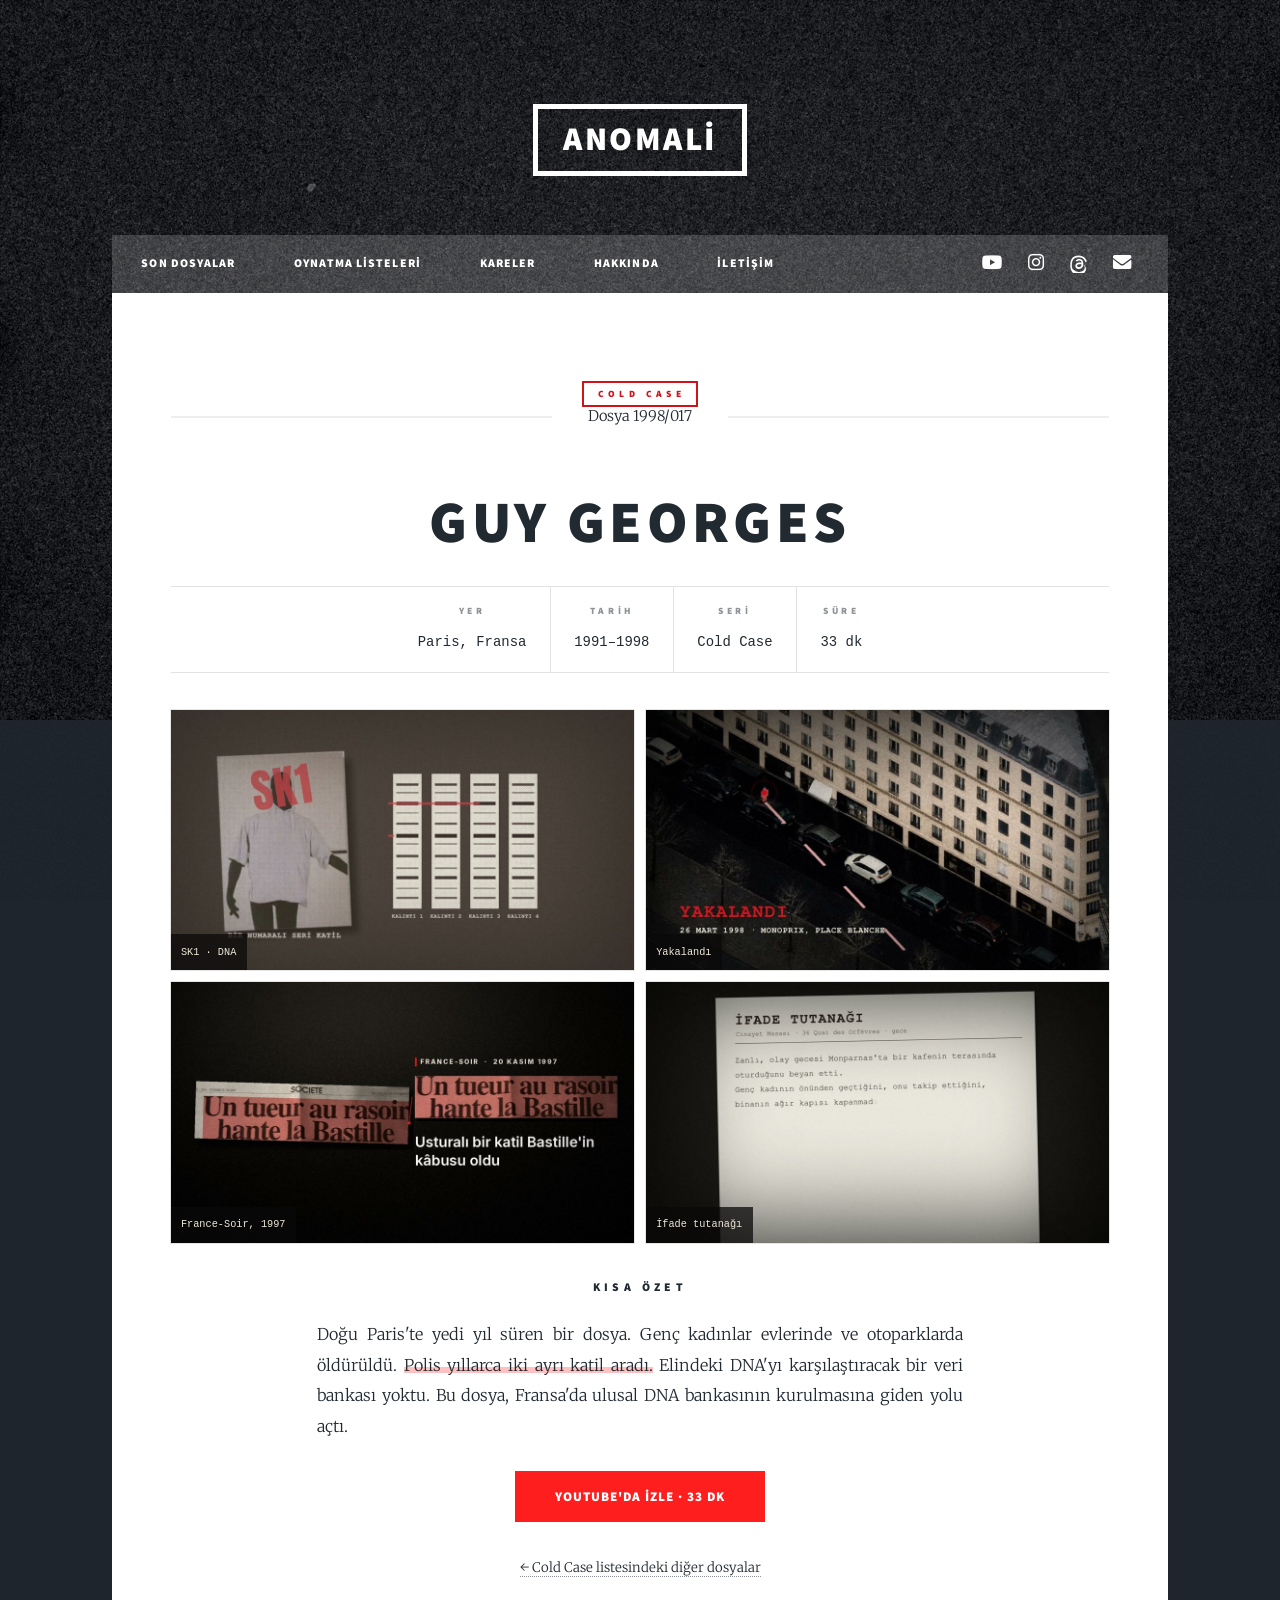
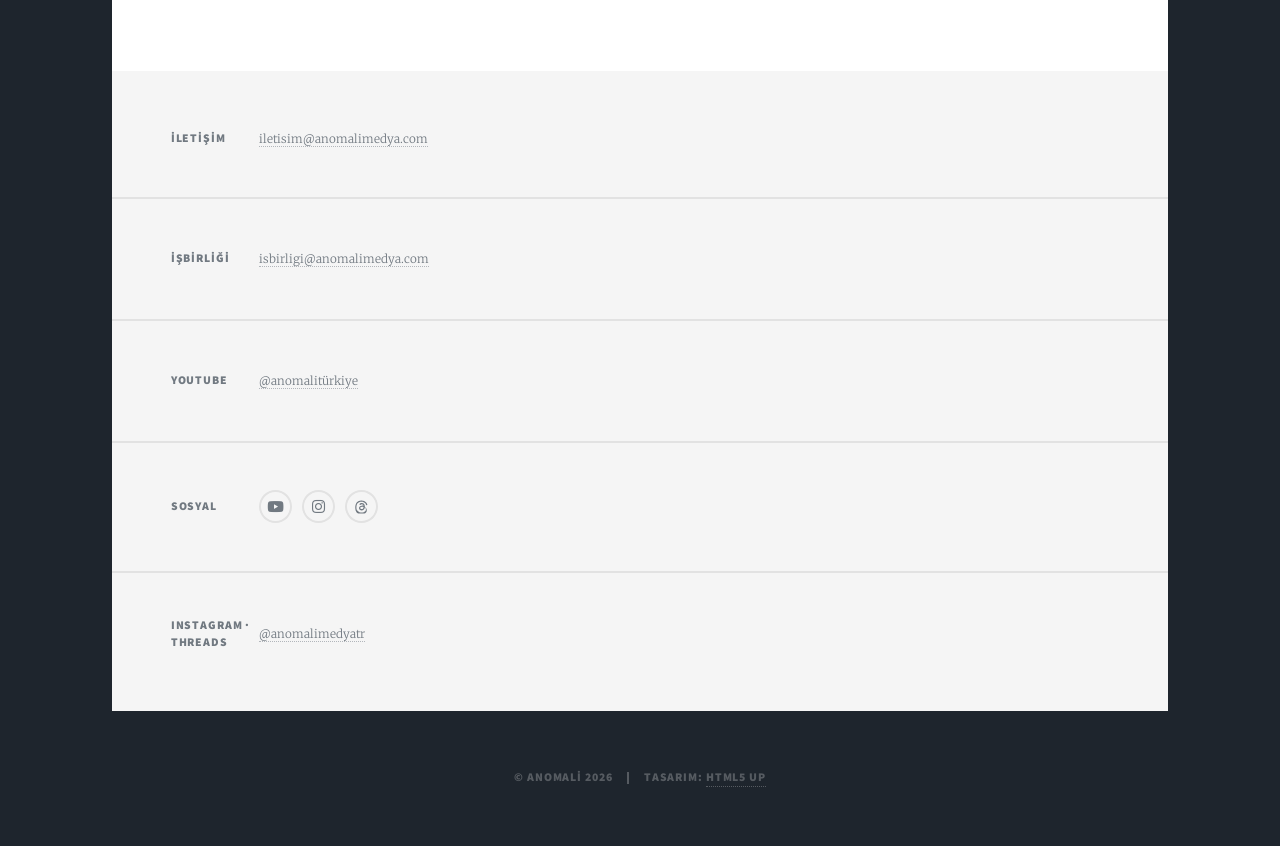
==== dosya.html @ 0d8540d6 "Liste sayfaları ve dosya sayfaları; başlık 'Oynatma listeleri' Co-Authored-By: Claude Opus 5.5 <nore" ====
<!DOCTYPE HTML>
<!--
	ANOMALİ — anomalimedya.com
	Şablon: Massively by HTML5 UP (html5up.net | @ajlkn), CCA 3.0 lisansı
-->
<html lang="tr">
	<head>
		<title>ANOMALİ — Gerçek suç ve gizem belgeselleri</title>
		<meta charset="utf-8" />
		<meta name="viewport" content="width=device-width, initial-scale=1" />
		<meta name="description" content="ANOMALİ, gerçek suç ve gizem dosyalarını belgelerle anlatan bir belgesel kanalıdır. Cold Case, Derin İşler ve Havadis oynatma listeleri." />
		<link rel="stylesheet" href="assets/css/main.css" />
		<link rel="stylesheet" href="assets/css/anomali.css" />
		<noscript><link rel="stylesheet" href="assets/css/noscript.css" /></noscript>
	</head>
	<body class="is-preload">
		<div id="wrapper">
					<header id="header">
						<a href="index.html" class="logo">ANOMALİ</a>
					</header>
<!-- Nav -->
					<nav id="nav">
						<ul class="links">
							<li><a href="index.html#main">Son dosyalar</a></li>
							<li><a href="index.html#listeler">Oynatma listeleri</a></li>
							<li><a href="index.html#kareler">Kareler</a></li>
							<li><a href="index.html#hakkinda">Hakkında</a></li>
							<li><a href="#footer">İletişim</a></li>
						</ul>
						<ul class="icons">
							<li><a href="https://www.youtube.com/channel/UCyVfsUZTMqNmFXRKBqNx77g" class="icon brands fa-youtube"><span class="label">YouTube</span></a></li>
							<li><a href="https://www.instagram.com/anomalimedyatr" class="icon brands fa-instagram"><span class="label">Instagram</span></a></li>
							<li><a href="https://www.threads.com/@anomalimedyatr" class="icon threads-ikon"><span class="label">Threads</span></a></li>
							<li><a href="mailto:iletisim@anomalimedya.com" class="icon solid fa-envelope"><span class="label">E-posta</span></a></li>
						</ul>
					</nav>

				
					<div id="main">
						<section class="post dosya-sayfa">
							<header class="major">
								<a class="liste-etiket" id="etiket"></a>
								<span class="date" id="tarih"></span>
								<h1 id="baslik"></h1>
							</header>
							<dl class="kunye" id="kunye"></dl>
							<div class="dosya-kareler" id="kareler"></div>
							<h3 class="ara-baslik">Kısa özet</h3>
							<p class="ozet" id="ozet"></p>
							<ul class="actions special izle-kutu"><li><a class="button primary large" id="izle" target="_blank" rel="noopener"></a></li></ul>
							<p class="geri"><a id="geri"></a></p>
						</section>
					</div>
<!-- Footer -->
					<footer id="footer">
						<section class="split contact">
							<section class="alt">
								<h3>İletişim</h3>
								<p><a href="mailto:iletisim@anomalimedya.com">iletisim@anomalimedya.com</a></p>
							</section>
							<section>
								<h3>İşbirliği</h3>
								<p><a href="mailto:isbirligi@anomalimedya.com">isbirligi@anomalimedya.com</a></p>
							</section>
							<section>
								<h3>YouTube</h3>
								<p><a href="https://www.youtube.com/channel/UCyVfsUZTMqNmFXRKBqNx77g">@anomalitürkiye</a></p>
							</section>
							<section>
								<h3>Sosyal</h3>
								<ul class="icons alt">
									<li><a href="https://www.youtube.com/channel/UCyVfsUZTMqNmFXRKBqNx77g" class="icon brands alt fa-youtube"><span class="label">YouTube</span></a></li>
									<li><a href="https://www.instagram.com/anomalimedyatr" class="icon brands alt fa-instagram"><span class="label">Instagram</span></a></li>
									<li><a href="https://www.threads.com/@anomalimedyatr" class="icon alt threads-ikon"><span class="label">Threads</span></a></li>
								</ul>
							</section>
							<section>
								<h3>Instagram · Threads</h3>
								<p><a href="https://www.instagram.com/anomalimedyatr">@anomalimedyatr</a></p>
							</section>
						</section>
					</footer>

				<!-- Copyright -->
					<div id="copyright">
						<ul><li>&copy; ANOMALİ 2026</li><li>Tasarım: <a href="https://html5up.net">HTML5 UP</a></li></ul>
					</div>

			</div>

		<!-- Scripts -->
			<script src="assets/js/jquery.min.js"></script>
			<script src="assets/js/jquery.scrollex.min.js"></script>
			<script src="assets/js/jquery.scrolly.min.js"></script>
			<script src="assets/js/browser.min.js"></script>
			<script src="assets/js/breakpoints.min.js"></script>
			<script src="assets/js/util.js"></script>
			<script src="assets/js/main.js"></script>

	
<script src="assets/js/dosyalar.js"></script>
<script>
const LISTE = {
  cold:    { ad:'Cold Case',   renk:'cold',    yt:'PL6TRIugwN7QX7vmYx9d5QgnBgujGQ5Q1b', acik:'İlginç adli vakaları araştırdığımız dosyalar.' },
  derin:   { ad:'Derin İşler', renk:'derin',   yt:'PL6TRIugwN7QWEcq-kUJKHiwGOpNysEOlc', acik:'Olayların arka planını anlamaya çalıştığımız serimiz.' },
  havadis: { ad:'Havadis',     renk:'havadis', yt:'PL6TRIugwN7QVBLuHmSA-9O_YUpNxHZn48', acik:'Gündemdeki olayların arka planını hızlıca anlattığımız serimiz.' }
};
const q = new URLSearchParams(location.search);
function kisa(t, n){ const c = t.split('. '); let o=''; for (const x of c){ if((o+x).length>n) break; o += x + '. '; } return (o || t.slice(0,n)).trim(); }
</script>

<script>
const d = window.DOSYALAR.find(x => x.id === q.get('id')) || window.DOSYALAR[0], L = LISTE[d.liste];
document.title = 'ANOMALİ — ' + d.ad;
const et = document.getElementById('etiket'); et.textContent = L.ad; et.classList.add(L.renk); et.href = 'liste.html?l=' + d.liste;
document.getElementById('tarih').textContent = 'Dosya ' + d.no;
document.getElementById('baslik').textContent = d.ad;
document.getElementById('kunye').innerHTML = [['Yer', d.yer], ['Tarih', d.tarih], ['Seri', L.ad], ['Süre', d.sure]]
  .map(([a,b]) => `<div><dt>${a}</dt><dd>${b}</dd></div>`).join('');
document.getElementById('kareler').innerHTML = d.kare.slice(0, 4).map(k =>
  `<figure><img src="images/dosya/${k[0]}" alt="" loading="lazy" /><figcaption>${k[1]}</figcaption></figure>`).join('');
document.getElementById('kareler').classList.add('k' + Math.min(d.kare.length, 4));
document.getElementById('ozet').innerHTML = d.kalem ? d.ozet.replace(d.kalem, `<mark>${d.kalem}</mark>`) : d.ozet;
const iz = document.getElementById('izle'); iz.href = 'https://www.youtube.com/watch?v=' + d.v; iz.textContent = "YouTube'da izle · " + d.sure;
const g = document.getElementById('geri'); g.href = 'liste.html?l=' + d.liste; g.textContent = '← ' + L.ad + ' listesindeki diğer dosyalar';
</script>
</body>
</html>
---- assets/css/main.css ----
@import url(fontawesome-all.min.css);
@import url("https://fonts.googleapis.com/css?family=Merriweather:300,700,300italic,700italic|Source+Sans+Pro:900");

/*
	Massively by HTML5 UP
	html5up.net | @ajlkn
	Free for personal and commercial use under the CCA 3.0 license (html5up.net/license)
*/

html, body, div, span, applet, object,
iframe, h1, h2, h3, h4, h5, h6, p, blockquote,
pre, a, abbr, acronym, address, big, cite,
code, del, dfn, em, img, ins, kbd, q, s, samp,
small, strike, strong, sub, sup, tt, var, b,
u, i, center, dl, dt, dd, ol, ul, li, fieldset,
form, label, legend, table, caption, tbody,
tfoot, thead, tr, th, td, article, aside,
canvas, details, embed, figure, figcaption,
footer, header, hgroup, menu, nav, output, ruby,
section, summary, time, mark, audio, video {
	margin: 0;
	padding: 0;
	border: 0;
	font-size: 100%;
	font: inherit;
	vertical-align: baseline;}

article, aside, details, figcaption, figure,
footer, header, hgroup, menu, nav, section {
	display: block;}

body {
	line-height: 1;
}

ol, ul {
	list-style: none;
}

blockquote, q {
	quotes: none;
}

	blockquote:before, blockquote:after, q:before, q:after {
		content: '';
		content: none;
	}

table {
	border-collapse: collapse;
	border-spacing: 0;
}

body {
	-webkit-text-size-adjust: none;
}

mark {
	background-color: transparent;
	color: inherit;
}

input::-moz-focus-inner {
	border: 0;
	padding: 0;
}

input, select, textarea {
	-moz-appearance: none;
	-webkit-appearance: none;
	-ms-appearance: none;
	appearance: none;
}

/* Basic */

	@-ms-viewport {
		width: device-width;
	}

	body {
		-ms-overflow-style: scrollbar;
	}

	@media screen and (max-width: 480px) {

		html, body {
			min-width: 320px;
		}

	}

	html {
		box-sizing: border-box;
	}

	*, *:before, *:after {
		box-sizing: inherit;
	}

	body {
		background-color: #1e252d;
	}

		body.is-preload *, body.is-preload *:before, body.is-preload *:after {
			-moz-animation: none !important;
			-webkit-animation: none !important;
			-ms-animation: none !important;
			animation: none !important;
			-moz-transition: none !important;
			-webkit-transition: none !important;
			-ms-transition: none !important;
			transition: none !important;
		}

/* Type */

	html {
		font-size: 16pt;
	}

		@media screen and (max-width: 1680px) {

			html {
				font-size: 12pt;
			}

		}

		@media screen and (max-width: 1280px) {

			html {
				font-size: 11pt;
			}

		}

		@media screen and (max-width: 360px) {

			html {
				font-size: 10pt;
			}

		}

	body {
		color: #212931;
	}

	body, input, select, textarea {
		font-family: "Merriweather", Georgia, serif;
		font-weight: 300;
		font-size: 1rem;
		line-height: 2.375;
	}

	a {
		-moz-transition: color 0.2s ease-in-out, background-color 0.2s ease-in-out, border-color 0.2s ease-in-out, box-shadow 0.2s ease-in-out;
		-webkit-transition: color 0.2s ease-in-out, background-color 0.2s ease-in-out, border-color 0.2s ease-in-out, box-shadow 0.2s ease-in-out;
		-ms-transition: color 0.2s ease-in-out, background-color 0.2s ease-in-out, border-color 0.2s ease-in-out, box-shadow 0.2s ease-in-out;
		transition: color 0.2s ease-in-out, background-color 0.2s ease-in-out, border-color 0.2s ease-in-out, box-shadow 0.2s ease-in-out;
		border-bottom: dotted 1px;
		text-decoration: none;
	}

		a:hover {
			border-bottom-color: transparent;
		}

	strong, b {
		font-weight: 600;
	}

	em, i {
		font-style: italic;
	}

	p {
		text-align: justify;
		margin: 0 0 2rem 0;
	}

	h1, h2, h3, h4, h5, h6 {
		font-family: "Source Sans Pro", Helvetica, sans-serif;
		font-weight: 900;
		line-height: 1.5;
		letter-spacing: 0.075em;
		text-transform: uppercase;
		margin: 0 0 1rem 0;
	}

		h1 a, h2 a, h3 a, h4 a, h5 a, h6 a {
			border-bottom: 0;
			color: inherit;
			text-decoration: none;
		}

	h1 {
		font-size: 4rem;
		line-height: 1.1;
		margin: 0 0 2rem 0;
	}

	h2 {
		font-size: 1.75rem;
		line-height: 1.3;
		margin: 0 0 1.5rem 0;
	}

	h3 {
		font-size: 1.25rem;
		margin: 0 0 1.5rem 0;
	}

	h4 {
		font-size: 1rem;
	}

	h5 {
		font-size: 0.9rem;
	}

	h6 {
		font-size: 0.8rem;
	}

	sub {
		font-size: 0.8rem;
		position: relative;
		top: 0.5rem;
	}

	sup {
		font-size: 0.8rem;
		position: relative;
		top: -0.5rem;
	}

	blockquote {
		border-left: solid 4px;
		font-style: italic;
		margin: 0 0 2rem 0;
		padding: 0.5rem 0 0.5rem 2rem;
	}

	code {
		border: solid 2px;
		font-family: "Courier New", monospace;
		font-size: 0.9rem;
		margin: 0 0.25rem;
		padding: 0.25rem 0.65rem;
	}

	pre {
		-webkit-overflow-scrolling: touch;
		font-family: "Courier New", monospace;
		font-size: 0.9rem;
		margin: 0 0 2rem 0;
	}

		pre code {
			display: block;
			line-height: 1.75;
			padding: 1rem 1.5rem;
			overflow-x: auto;
		}

	hr {
		border: 0;
		border-bottom: solid 2px;
		margin: 3rem 0;
	}

		hr.major {
			margin: 5rem 0;
		}

	.align-left {
		text-align: left;
	}

	.align-center {
		text-align: center;
	}

	.align-right {
		text-align: right;
	}

	input, select, textarea {
		color: #212931;
	}

	a {
		color: #212931;
		border-bottom-color: rgba(33, 41, 49, 0.5);
	}

		a:hover {
			border-bottom-color: transparent;
			color: #FF1E1E !important;
		}

	strong, b {
		color: #212931;
	}

	h1, h2, h3, h4, h5, h6 {
		color: #212931;
	}

	blockquote {
		border-left-color: #eeeeee;
	}

	code {
		background: rgba(220, 220, 220, 0.25);
		border-color: #eeeeee;
	}

	hr {
		border-bottom-color: #eeeeee;
	}

/* Row */

	.row {
		display: flex;
		flex-wrap: wrap;
		box-sizing: border-box;
		align-items: stretch;
	}

		.row > * {
			box-sizing: border-box;
		}

		.row.gtr-uniform > * > :last-child {
			margin-bottom: 0;
		}

		.row.aln-left {
			justify-content: flex-start;
		}

		.row.aln-center {
			justify-content: center;
		}

		.row.aln-right {
			justify-content: flex-end;
		}

		.row.aln-top {
			align-items: flex-start;
		}

		.row.aln-middle {
			align-items: center;
		}

		.row.aln-bottom {
			align-items: flex-end;
		}

		.row > .imp {
			order: -1;
		}

		.row > .col-1 {
			width: 8.33333%;
		}

		.row > .off-1 {
			margin-left: 8.33333%;
		}

		.row > .col-2 {
			width: 16.66667%;
		}

		.row > .off-2 {
			margin-left: 16.66667%;
		}

		.row > .col-3 {
			width: 25%;
		}

		.row > .off-3 {
			margin-left: 25%;
		}

		.row > .col-4 {
			width: 33.33333%;
		}

		.row > .off-4 {
			margin-left: 33.33333%;
		}

		.row > .col-5 {
			width: 41.66667%;
		}

		.row > .off-5 {
			margin-left: 41.66667%;
		}

		.row > .col-6 {
			width: 50%;
		}

		.row > .off-6 {
			margin-left: 50%;
		}

		.row > .col-7 {
			width: 58.33333%;
		}

		.row > .off-7 {
			margin-left: 58.33333%;
		}

		.row > .col-8 {
			width: 66.66667%;
		}

		.row > .off-8 {
			margin-left: 66.66667%;
		}

		.row > .col-9 {
			width: 75%;
		}

		.row > .off-9 {
			margin-left: 75%;
		}

		.row > .col-10 {
			width: 83.33333%;
		}

		.row > .off-10 {
			margin-left: 83.33333%;
		}

		.row > .col-11 {
			width: 91.66667%;
		}

		.row > .off-11 {
			margin-left: 91.66667%;
		}

		.row > .col-12 {
			width: 100%;
		}

		.row > .off-12 {
			margin-left: 100%;
		}

		.row.gtr-0 {
			margin-top: 0;
			margin-left: 0rem;
		}

			.row.gtr-0 > * {
				padding: 0 0 0 0rem;
			}

			.row.gtr-0.gtr-uniform {
				margin-top: 0rem;
			}

				.row.gtr-0.gtr-uniform > * {
					padding-top: 0rem;
				}

		.row.gtr-25 {
			margin-top: 0;
			margin-left: -0.375rem;
		}

			.row.gtr-25 > * {
				padding: 0 0 0 0.375rem;
			}

			.row.gtr-25.gtr-uniform {
				margin-top: -0.375rem;
			}

				.row.gtr-25.gtr-uniform > * {
					padding-top: 0.375rem;
				}

		.row.gtr-50 {
			margin-top: 0;
			margin-left: -0.75rem;
		}

			.row.gtr-50 > * {
				padding: 0 0 0 0.75rem;
			}

			.row.gtr-50.gtr-uniform {
				margin-top: -0.75rem;
			}

				.row.gtr-50.gtr-uniform > * {
					padding-top: 0.75rem;
				}

		.row {
			margin-top: 0;
			margin-left: -1.5rem;
		}

			.row > * {
				padding: 0 0 0 1.5rem;
			}

			.row.gtr-uniform {
				margin-top: -1.5rem;
			}

				.row.gtr-uniform > * {
					padding-top: 1.5rem;
				}

		.row.gtr-150 {
			margin-top: 0;
			margin-left: -2.25rem;
		}

			.row.gtr-150 > * {
				padding: 0 0 0 2.25rem;
			}

			.row.gtr-150.gtr-uniform {
				margin-top: -2.25rem;
			}

				.row.gtr-150.gtr-uniform > * {
					padding-top: 2.25rem;
				}

		.row.gtr-200 {
			margin-top: 0;
			margin-left: -3rem;
		}

			.row.gtr-200 > * {
				padding: 0 0 0 3rem;
			}

			.row.gtr-200.gtr-uniform {
				margin-top: -3rem;
			}

				.row.gtr-200.gtr-uniform > * {
					padding-top: 3rem;
				}

		@media screen and (max-width: 1680px) {

			.row {
				display: flex;
				flex-wrap: wrap;
				box-sizing: border-box;
				align-items: stretch;
			}

				.row > * {
					box-sizing: border-box;
				}

				.row.gtr-uniform > * > :last-child {
					margin-bottom: 0;
				}

				.row.aln-left {
					justify-content: flex-start;
				}

				.row.aln-center {
					justify-content: center;
				}

				.row.aln-right {
					justify-content: flex-end;
				}

				.row.aln-top {
					align-items: flex-start;
				}

				.row.aln-middle {
					align-items: center;
				}

				.row.aln-bottom {
					align-items: flex-end;
				}

				.row > .imp-xlarge {
					order: -1;
				}

				.row > .col-1-xlarge {
					width: 8.33333%;
				}

				.row > .off-1-xlarge {
					margin-left: 8.33333%;
				}

				.row > .col-2-xlarge {
					width: 16.66667%;
				}

				.row > .off-2-xlarge {
					margin-left: 16.66667%;
				}

				.row > .col-3-xlarge {
					width: 25%;
				}

				.row > .off-3-xlarge {
					margin-left: 25%;
				}

				.row > .col-4-xlarge {
					width: 33.33333%;
				}

				.row > .off-4-xlarge {
					margin-left: 33.33333%;
				}

				.row > .col-5-xlarge {
					width: 41.66667%;
				}

				.row > .off-5-xlarge {
					margin-left: 41.66667%;
				}

				.row > .col-6-xlarge {
					width: 50%;
				}

				.row > .off-6-xlarge {
					margin-left: 50%;
				}

				.row > .col-7-xlarge {
					width: 58.33333%;
				}

				.row > .off-7-xlarge {
					margin-left: 58.33333%;
				}

				.row > .col-8-xlarge {
					width: 66.66667%;
				}

				.row > .off-8-xlarge {
					margin-left: 66.66667%;
				}

				.row > .col-9-xlarge {
					width: 75%;
				}

				.row > .off-9-xlarge {
					margin-left: 75%;
				}

				.row > .col-10-xlarge {
					width: 83.33333%;
				}

				.row > .off-10-xlarge {
					margin-left: 83.33333%;
				}

				.row > .col-11-xlarge {
					width: 91.66667%;
				}

				.row > .off-11-xlarge {
					margin-left: 91.66667%;
				}

				.row > .col-12-xlarge {
					width: 100%;
				}

				.row > .off-12-xlarge {
					margin-left: 100%;
				}

				.row.gtr-0 {
					margin-top: 0;
					margin-left: 0rem;
				}

					.row.gtr-0 > * {
						padding: 0 0 0 0rem;
					}

					.row.gtr-0.gtr-uniform {
						margin-top: 0rem;
					}

						.row.gtr-0.gtr-uniform > * {
							padding-top: 0rem;
						}

				.row.gtr-25 {
					margin-top: 0;
					margin-left: -0.375rem;
				}

					.row.gtr-25 > * {
						padding: 0 0 0 0.375rem;
					}

					.row.gtr-25.gtr-uniform {
						margin-top: -0.375rem;
					}

						.row.gtr-25.gtr-uniform > * {
							padding-top: 0.375rem;
						}

				.row.gtr-50 {
					margin-top: 0;
					margin-left: -0.75rem;
				}

					.row.gtr-50 > * {
						padding: 0 0 0 0.75rem;
					}

					.row.gtr-50.gtr-uniform {
						margin-top: -0.75rem;
					}

						.row.gtr-50.gtr-uniform > * {
							padding-top: 0.75rem;
						}

				.row {
					margin-top: 0;
					margin-left: -1.5rem;
				}

					.row > * {
						padding: 0 0 0 1.5rem;
					}

					.row.gtr-uniform {
						margin-top: -1.5rem;
					}

						.row.gtr-uniform > * {
							padding-top: 1.5rem;
						}

				.row.gtr-150 {
					margin-top: 0;
					margin-left: -2.25rem;
				}

					.row.gtr-150 > * {
						padding: 0 0 0 2.25rem;
					}

					.row.gtr-150.gtr-uniform {
						margin-top: -2.25rem;
					}

						.row.gtr-150.gtr-uniform > * {
							padding-top: 2.25rem;
						}

				.row.gtr-200 {
					margin-top: 0;
					margin-left: -3rem;
				}

					.row.gtr-200 > * {
						padding: 0 0 0 3rem;
					}

					.row.gtr-200.gtr-uniform {
						margin-top: -3rem;
					}

						.row.gtr-200.gtr-uniform > * {
							padding-top: 3rem;
						}

		}

		@media screen and (max-width: 1280px) {

			.row {
				display: flex;
				flex-wrap: wrap;
				box-sizing: border-box;
				align-items: stretch;
			}

				.row > * {
					box-sizing: border-box;
				}

				.row.gtr-uniform > * > :last-child {
					margin-bottom: 0;
				}

				.row.aln-left {
					justify-content: flex-start;
				}

				.row.aln-center {
					justify-content: center;
				}

				.row.aln-right {
					justify-content: flex-end;
				}

				.row.aln-top {
					align-items: flex-start;
				}

				.row.aln-middle {
					align-items: center;
				}

				.row.aln-bottom {
					align-items: flex-end;
				}

				.row > .imp-large {
					order: -1;
				}

				.row > .col-1-large {
					width: 8.33333%;
				}

				.row > .off-1-large {
					margin-left: 8.33333%;
				}

				.row > .col-2-large {
					width: 16.66667%;
				}

				.row > .off-2-large {
					margin-left: 16.66667%;
				}

				.row > .col-3-large {
					width: 25%;
				}

				.row > .off-3-large {
					margin-left: 25%;
				}

				.row > .col-4-large {
					width: 33.33333%;
				}

				.row > .off-4-large {
					margin-left: 33.33333%;
				}

				.row > .col-5-large {
					width: 41.66667%;
				}

				.row > .off-5-large {
					margin-left: 41.66667%;
				}

				.row > .col-6-large {
					width: 50%;
				}

				.row > .off-6-large {
					margin-left: 50%;
				}

				.row > .col-7-large {
					width: 58.33333%;
				}

				.row > .off-7-large {
					margin-left: 58.33333%;
				}

				.row > .col-8-large {
					width: 66.66667%;
				}

				.row > .off-8-large {
					margin-left: 66.66667%;
				}

				.row > .col-9-large {
					width: 75%;
				}

				.row > .off-9-large {
					margin-left: 75%;
				}

				.row > .col-10-large {
					width: 83.33333%;
				}

				.row > .off-10-large {
					margin-left: 83.33333%;
				}

				.row > .col-11-large {
					width: 91.66667%;
				}

				.row > .off-11-large {
					margin-left: 91.66667%;
				}

				.row > .col-12-large {
					width: 100%;
				}

				.row > .off-12-large {
					margin-left: 100%;
				}

				.row.gtr-0 {
					margin-top: 0;
					margin-left: 0rem;
				}

					.row.gtr-0 > * {
						padding: 0 0 0 0rem;
					}

					.row.gtr-0.gtr-uniform {
						margin-top: 0rem;
					}

						.row.gtr-0.gtr-uniform > * {
							padding-top: 0rem;
						}

				.row.gtr-25 {
					margin-top: 0;
					margin-left: -0.375rem;
				}

					.row.gtr-25 > * {
						padding: 0 0 0 0.375rem;
					}

					.row.gtr-25.gtr-uniform {
						margin-top: -0.375rem;
					}

						.row.gtr-25.gtr-uniform > * {
							padding-top: 0.375rem;
						}

				.row.gtr-50 {
					margin-top: 0;
					margin-left: -0.75rem;
				}

					.row.gtr-50 > * {
						padding: 0 0 0 0.75rem;
					}

					.row.gtr-50.gtr-uniform {
						margin-top: -0.75rem;
					}

						.row.gtr-50.gtr-uniform > * {
							padding-top: 0.75rem;
						}

				.row {
					margin-top: 0;
					margin-left: -1.5rem;
				}

					.row > * {
						padding: 0 0 0 1.5rem;
					}

					.row.gtr-uniform {
						margin-top: -1.5rem;
					}

						.row.gtr-uniform > * {
							padding-top: 1.5rem;
						}

				.row.gtr-150 {
					margin-top: 0;
					margin-left: -2.25rem;
				}

					.row.gtr-150 > * {
						padding: 0 0 0 2.25rem;
					}

					.row.gtr-150.gtr-uniform {
						margin-top: -2.25rem;
					}

						.row.gtr-150.gtr-uniform > * {
							padding-top: 2.25rem;
						}

				.row.gtr-200 {
					margin-top: 0;
					margin-left: -3rem;
				}

					.row.gtr-200 > * {
						padding: 0 0 0 3rem;
					}

					.row.gtr-200.gtr-uniform {
						margin-top: -3rem;
					}

						.row.gtr-200.gtr-uniform > * {
							padding-top: 3rem;
						}

		}

		@media screen and (max-width: 980px) {

			.row {
				display: flex;
				flex-wrap: wrap;
				box-sizing: border-box;
				align-items: stretch;
			}

				.row > * {
					box-sizing: border-box;
				}

				.row.gtr-uniform > * > :last-child {
					margin-bottom: 0;
				}

				.row.aln-left {
					justify-content: flex-start;
				}

				.row.aln-center {
					justify-content: center;
				}

				.row.aln-right {
					justify-content: flex-end;
				}

				.row.aln-top {
					align-items: flex-start;
				}

				.row.aln-middle {
					align-items: center;
				}

				.row.aln-bottom {
					align-items: flex-end;
				}

				.row > .imp-medium {
					order: -1;
				}

				.row > .col-1-medium {
					width: 8.33333%;
				}

				.row > .off-1-medium {
					margin-left: 8.33333%;
				}

				.row > .col-2-medium {
					width: 16.66667%;
				}

				.row > .off-2-medium {
					margin-left: 16.66667%;
				}

				.row > .col-3-medium {
					width: 25%;
				}

				.row > .off-3-medium {
					margin-left: 25%;
				}

				.row > .col-4-medium {
					width: 33.33333%;
				}

				.row > .off-4-medium {
					margin-left: 33.33333%;
				}

				.row > .col-5-medium {
					width: 41.66667%;
				}

				.row > .off-5-medium {
					margin-left: 41.66667%;
				}

				.row > .col-6-medium {
					width: 50%;
				}

				.row > .off-6-medium {
					margin-left: 50%;
				}

				.row > .col-7-medium {
					width: 58.33333%;
				}

				.row > .off-7-medium {
					margin-left: 58.33333%;
				}

				.row > .col-8-medium {
					width: 66.66667%;
				}

				.row > .off-8-medium {
					margin-left: 66.66667%;
				}

				.row > .col-9-medium {
					width: 75%;
				}

				.row > .off-9-medium {
					margin-left: 75%;
				}

				.row > .col-10-medium {
					width: 83.33333%;
				}

				.row > .off-10-medium {
					margin-left: 83.33333%;
				}

				.row > .col-11-medium {
					width: 91.66667%;
				}

				.row > .off-11-medium {
					margin-left: 91.66667%;
				}

				.row > .col-12-medium {
					width: 100%;
				}

				.row > .off-12-medium {
					margin-left: 100%;
				}

				.row.gtr-0 {
					margin-top: 0;
					margin-left: 0rem;
				}

					.row.gtr-0 > * {
						padding: 0 0 0 0rem;
					}

					.row.gtr-0.gtr-uniform {
						margin-top: 0rem;
					}

						.row.gtr-0.gtr-uniform > * {
							padding-top: 0rem;
						}

				.row.gtr-25 {
					margin-top: 0;
					margin-left: -0.375rem;
				}

					.row.gtr-25 > * {
						padding: 0 0 0 0.375rem;
					}

					.row.gtr-25.gtr-uniform {
						margin-top: -0.375rem;
					}

						.row.gtr-25.gtr-uniform > * {
							padding-top: 0.375rem;
						}

				.row.gtr-50 {
					margin-top: 0;
					margin-left: -0.75rem;
				}

					.row.gtr-50 > * {
						padding: 0 0 0 0.75rem;
					}

					.row.gtr-50.gtr-uniform {
						margin-top: -0.75rem;
					}

						.row.gtr-50.gtr-uniform > * {
							padding-top: 0.75rem;
						}

				.row {
					margin-top: 0;
					margin-left: -1.5rem;
				}

					.row > * {
						padding: 0 0 0 1.5rem;
					}

					.row.gtr-uniform {
						margin-top: -1.5rem;
					}

						.row.gtr-uniform > * {
							padding-top: 1.5rem;
						}

				.row.gtr-150 {
					margin-top: 0;
					margin-left: -2.25rem;
				}

					.row.gtr-150 > * {
						padding: 0 0 0 2.25rem;
					}

					.row.gtr-150.gtr-uniform {
						margin-top: -2.25rem;
					}

						.row.gtr-150.gtr-uniform > * {
							padding-top: 2.25rem;
						}

				.row.gtr-200 {
					margin-top: 0;
					margin-left: -3rem;
				}

					.row.gtr-200 > * {
						padding: 0 0 0 3rem;
					}

					.row.gtr-200.gtr-uniform {
						margin-top: -3rem;
					}

						.row.gtr-200.gtr-uniform > * {
							padding-top: 3rem;
						}

		}

		@media screen and (max-width: 736px) {

			.row {
				display: flex;
				flex-wrap: wrap;
				box-sizing: border-box;
				align-items: stretch;
			}

				.row > * {
					box-sizing: border-box;
				}

				.row.gtr-uniform > * > :last-child {
					margin-bottom: 0;
				}

				.row.aln-left {
					justify-content: flex-start;
				}

				.row.aln-center {
					justify-content: center;
				}

				.row.aln-right {
					justify-content: flex-end;
				}

				.row.aln-top {
					align-items: flex-start;
				}

				.row.aln-middle {
					align-items: center;
				}

				.row.aln-bottom {
					align-items: flex-end;
				}

				.row > .imp-small {
					order: -1;
				}

				.row > .col-1-small {
					width: 8.33333%;
				}

				.row > .off-1-small {
					margin-left: 8.33333%;
				}

				.row > .col-2-small {
					width: 16.66667%;
				}

				.row > .off-2-small {
					margin-left: 16.66667%;
				}

				.row > .col-3-small {
					width: 25%;
				}

				.row > .off-3-small {
					margin-left: 25%;
				}

				.row > .col-4-small {
					width: 33.33333%;
				}

				.row > .off-4-small {
					margin-left: 33.33333%;
				}

				.row > .col-5-small {
					width: 41.66667%;
				}

				.row > .off-5-small {
					margin-left: 41.66667%;
				}

				.row > .col-6-small {
					width: 50%;
				}

				.row > .off-6-small {
					margin-left: 50%;
				}

				.row > .col-7-small {
					width: 58.33333%;
				}

				.row > .off-7-small {
					margin-left: 58.33333%;
				}

				.row > .col-8-small {
					width: 66.66667%;
				}

				.row > .off-8-small {
					margin-left: 66.66667%;
				}

				.row > .col-9-small {
					width: 75%;
				}

				.row > .off-9-small {
					margin-left: 75%;
				}

				.row > .col-10-small {
					width: 83.33333%;
				}

				.row > .off-10-small {
					margin-left: 83.33333%;
				}

				.row > .col-11-small {
					width: 91.66667%;
				}

				.row > .off-11-small {
					margin-left: 91.66667%;
				}

				.row > .col-12-small {
					width: 100%;
				}

				.row > .off-12-small {
					margin-left: 100%;
				}

				.row.gtr-0 {
					margin-top: 0;
					margin-left: 0rem;
				}

					.row.gtr-0 > * {
						padding: 0 0 0 0rem;
					}

					.row.gtr-0.gtr-uniform {
						margin-top: 0rem;
					}

						.row.gtr-0.gtr-uniform > * {
							padding-top: 0rem;
						}

				.row.gtr-25 {
					margin-top: 0;
					margin-left: -0.375rem;
				}

					.row.gtr-25 > * {
						padding: 0 0 0 0.375rem;
					}

					.row.gtr-25.gtr-uniform {
						margin-top: -0.375rem;
					}

						.row.gtr-25.gtr-uniform > * {
							padding-top: 0.375rem;
						}

				.row.gtr-50 {
					margin-top: 0;
					margin-left: -0.75rem;
				}

					.row.gtr-50 > * {
						padding: 0 0 0 0.75rem;
					}

					.row.gtr-50.gtr-uniform {
						margin-top: -0.75rem;
					}

						.row.gtr-50.gtr-uniform > * {
							padding-top: 0.75rem;
						}

				.row {
					margin-top: 0;
					margin-left: -1.5rem;
				}

					.row > * {
						padding: 0 0 0 1.5rem;
					}

					.row.gtr-uniform {
						margin-top: -1.5rem;
					}

						.row.gtr-uniform > * {
							padding-top: 1.5rem;
						}

				.row.gtr-150 {
					margin-top: 0;
					margin-left: -2.25rem;
				}

					.row.gtr-150 > * {
						padding: 0 0 0 2.25rem;
					}

					.row.gtr-150.gtr-uniform {
						margin-top: -2.25rem;
					}

						.row.gtr-150.gtr-uniform > * {
							padding-top: 2.25rem;
						}

				.row.gtr-200 {
					margin-top: 0;
					margin-left: -3rem;
				}

					.row.gtr-200 > * {
						padding: 0 0 0 3rem;
					}

					.row.gtr-200.gtr-uniform {
						margin-top: -3rem;
					}

						.row.gtr-200.gtr-uniform > * {
							padding-top: 3rem;
						}

		}

		@media screen and (max-width: 480px) {

			.row {
				display: flex;
				flex-wrap: wrap;
				box-sizing: border-box;
				align-items: stretch;
			}

				.row > * {
					box-sizing: border-box;
				}

				.row.gtr-uniform > * > :last-child {
					margin-bottom: 0;
				}

				.row.aln-left {
					justify-content: flex-start;
				}

				.row.aln-center {
					justify-content: center;
				}

				.row.aln-right {
					justify-content: flex-end;
				}

				.row.aln-top {
					align-items: flex-start;
				}

				.row.aln-middle {
					align-items: center;
				}

				.row.aln-bottom {
					align-items: flex-end;
				}

				.row > .imp-xsmall {
					order: -1;
				}

				.row > .col-1-xsmall {
					width: 8.33333%;
				}

				.row > .off-1-xsmall {
					margin-left: 8.33333%;
				}

				.row > .col-2-xsmall {
					width: 16.66667%;
				}

				.row > .off-2-xsmall {
					margin-left: 16.66667%;
				}

				.row > .col-3-xsmall {
					width: 25%;
				}

				.row > .off-3-xsmall {
					margin-left: 25%;
				}

				.row > .col-4-xsmall {
					width: 33.33333%;
				}

				.row > .off-4-xsmall {
					margin-left: 33.33333%;
				}

				.row > .col-5-xsmall {
					width: 41.66667%;
				}

				.row > .off-5-xsmall {
					margin-left: 41.66667%;
				}

				.row > .col-6-xsmall {
					width: 50%;
				}

				.row > .off-6-xsmall {
					margin-left: 50%;
				}

				.row > .col-7-xsmall {
					width: 58.33333%;
				}

				.row > .off-7-xsmall {
					margin-left: 58.33333%;
				}

				.row > .col-8-xsmall {
					width: 66.66667%;
				}

				.row > .off-8-xsmall {
					margin-left: 66.66667%;
				}

				.row > .col-9-xsmall {
					width: 75%;
				}

				.row > .off-9-xsmall {
					margin-left: 75%;
				}

				.row > .col-10-xsmall {
					width: 83.33333%;
				}

				.row > .off-10-xsmall {
					margin-left: 83.33333%;
				}

				.row > .col-11-xsmall {
					width: 91.66667%;
				}

				.row > .off-11-xsmall {
					margin-left: 91.66667%;
				}

				.row > .col-12-xsmall {
					width: 100%;
				}

				.row > .off-12-xsmall {
					margin-left: 100%;
				}

				.row.gtr-0 {
					margin-top: 0;
					margin-left: 0rem;
				}

					.row.gtr-0 > * {
						padding: 0 0 0 0rem;
					}

					.row.gtr-0.gtr-uniform {
						margin-top: 0rem;
					}

						.row.gtr-0.gtr-uniform > * {
							padding-top: 0rem;
						}

				.row.gtr-25 {
					margin-top: 0;
					margin-left: -0.375rem;
				}

					.row.gtr-25 > * {
						padding: 0 0 0 0.375rem;
					}

					.row.gtr-25.gtr-uniform {
						margin-top: -0.375rem;
					}

						.row.gtr-25.gtr-uniform > * {
							padding-top: 0.375rem;
						}

				.row.gtr-50 {
					margin-top: 0;
					margin-left: -0.75rem;
				}

					.row.gtr-50 > * {
						padding: 0 0 0 0.75rem;
					}

					.row.gtr-50.gtr-uniform {
						margin-top: -0.75rem;
					}

						.row.gtr-50.gtr-uniform > * {
							padding-top: 0.75rem;
						}

				.row {
					margin-top: 0;
					margin-left: -1.5rem;
				}

					.row > * {
						padding: 0 0 0 1.5rem;
					}

					.row.gtr-uniform {
						margin-top: -1.5rem;
					}

						.row.gtr-uniform > * {
							padding-top: 1.5rem;
						}

				.row.gtr-150 {
					margin-top: 0;
					margin-left: -2.25rem;
				}

					.row.gtr-150 > * {
						padding: 0 0 0 2.25rem;
					}

					.row.gtr-150.gtr-uniform {
						margin-top: -2.25rem;
					}

						.row.gtr-150.gtr-uniform > * {
							padding-top: 2.25rem;
						}

				.row.gtr-200 {
					margin-top: 0;
					margin-left: -3rem;
				}

					.row.gtr-200 > * {
						padding: 0 0 0 3rem;
					}

					.row.gtr-200.gtr-uniform {
						margin-top: -3rem;
					}

						.row.gtr-200.gtr-uniform > * {
							padding-top: 3rem;
						}

		}

		@media screen and (max-width: 360px) {

			.row {
				display: flex;
				flex-wrap: wrap;
				box-sizing: border-box;
				align-items: stretch;
			}

				.row > * {
					box-sizing: border-box;
				}

				.row.gtr-uniform > * > :last-child {
					margin-bottom: 0;
				}

				.row.aln-left {
					justify-content: flex-start;
				}

				.row.aln-center {
					justify-content: center;
				}

				.row.aln-right {
					justify-content: flex-end;
				}

				.row.aln-top {
					align-items: flex-start;
				}

				.row.aln-middle {
					align-items: center;
				}

				.row.aln-bottom {
					align-items: flex-end;
				}

				.row > .imp-xxsmall {
					order: -1;
				}

				.row > .col-1-xxsmall {
					width: 8.33333%;
				}

				.row > .off-1-xxsmall {
					margin-left: 8.33333%;
				}

				.row > .col-2-xxsmall {
					width: 16.66667%;
				}

				.row > .off-2-xxsmall {
					margin-left: 16.66667%;
				}

				.row > .col-3-xxsmall {
					width: 25%;
				}

				.row > .off-3-xxsmall {
					margin-left: 25%;
				}

				.row > .col-4-xxsmall {
					width: 33.33333%;
				}

				.row > .off-4-xxsmall {
					margin-left: 33.33333%;
				}

				.row > .col-5-xxsmall {
					width: 41.66667%;
				}

				.row > .off-5-xxsmall {
					margin-left: 41.66667%;
				}

				.row > .col-6-xxsmall {
					width: 50%;
				}

				.row > .off-6-xxsmall {
					margin-left: 50%;
				}

				.row > .col-7-xxsmall {
					width: 58.33333%;
				}

				.row > .off-7-xxsmall {
					margin-left: 58.33333%;
				}

				.row > .col-8-xxsmall {
					width: 66.66667%;
				}

				.row > .off-8-xxsmall {
					margin-left: 66.66667%;
				}

				.row > .col-9-xxsmall {
					width: 75%;
				}

				.row > .off-9-xxsmall {
					margin-left: 75%;
				}

				.row > .col-10-xxsmall {
					width: 83.33333%;
				}

				.row > .off-10-xxsmall {
					margin-left: 83.33333%;
				}

				.row > .col-11-xxsmall {
					width: 91.66667%;
				}

				.row > .off-11-xxsmall {
					margin-left: 91.66667%;
				}

				.row > .col-12-xxsmall {
					width: 100%;
				}

				.row > .off-12-xxsmall {
					margin-left: 100%;
				}

				.row.gtr-0 {
					margin-top: 0;
					margin-left: 0rem;
				}

					.row.gtr-0 > * {
						padding: 0 0 0 0rem;
					}

					.row.gtr-0.gtr-uniform {
						margin-top: 0rem;
					}

						.row.gtr-0.gtr-uniform > * {
							padding-top: 0rem;
						}

				.row.gtr-25 {
					margin-top: 0;
					margin-left: -0.375rem;
				}

					.row.gtr-25 > * {
						padding: 0 0 0 0.375rem;
					}

					.row.gtr-25.gtr-uniform {
						margin-top: -0.375rem;
					}

						.row.gtr-25.gtr-uniform > * {
							padding-top: 0.375rem;
						}

				.row.gtr-50 {
					margin-top: 0;
					margin-left: -0.75rem;
				}

					.row.gtr-50 > * {
						padding: 0 0 0 0.75rem;
					}

					.row.gtr-50.gtr-uniform {
						margin-top: -0.75rem;
					}

						.row.gtr-50.gtr-uniform > * {
							padding-top: 0.75rem;
						}

				.row {
					margin-top: 0;
					margin-left: -1.5rem;
				}

					.row > * {
						padding: 0 0 0 1.5rem;
					}

					.row.gtr-uniform {
						margin-top: -1.5rem;
					}

						.row.gtr-uniform > * {
							padding-top: 1.5rem;
						}

				.row.gtr-150 {
					margin-top: 0;
					margin-left: -2.25rem;
				}

					.row.gtr-150 > * {
						padding: 0 0 0 2.25rem;
					}

					.row.gtr-150.gtr-uniform {
						margin-top: -2.25rem;
					}

						.row.gtr-150.gtr-uniform > * {
							padding-top: 2.25rem;
						}

				.row.gtr-200 {
					margin-top: 0;
					margin-left: -3rem;
				}

					.row.gtr-200 > * {
						padding: 0 0 0 3rem;
					}

					.row.gtr-200.gtr-uniform {
						margin-top: -3rem;
					}

						.row.gtr-200.gtr-uniform > * {
							padding-top: 3rem;
						}

		}

/* Box */

	.box {
		border: solid 2px;
		margin-bottom: 2rem;
		padding: 1.5rem;
	}

		.box > :last-child,
		.box > :last-child > :last-child,
		.box > :last-child > :last-child > :last-child {
			margin-bottom: 0;
		}

		.box.alt {
			border: 0;
			border-radius: 0;
			padding: 0;
		}

	.box {
		border-color: #eeeeee;
	}

/* Button */

	input[type="submit"],
	input[type="reset"],
	input[type="button"],
	button,
	.button {
		-moz-appearance: none;
		-webkit-appearance: none;
		-ms-appearance: none;
		appearance: none;
		-moz-transition: background-color 0.2s ease-in-out, box-shadow 0.2s ease-in-out, color 0.2s ease-in-out;
		-webkit-transition: background-color 0.2s ease-in-out, box-shadow 0.2s ease-in-out, color 0.2s ease-in-out;
		-ms-transition: background-color 0.2s ease-in-out, box-shadow 0.2s ease-in-out, color 0.2s ease-in-out;
		transition: background-color 0.2s ease-in-out, box-shadow 0.2s ease-in-out, color 0.2s ease-in-out;
		border: 0;
		border-radius: 0;
		cursor: pointer;
		display: inline-block;
		font-family: "Source Sans Pro", Helvetica, sans-serif;
		font-size: 0.8rem;
		font-weight: 900;
		letter-spacing: 0.075em;
		height: 3rem;
		line-height: 3rem;
		padding: 0 2rem;
		text-align: center;
		text-decoration: none;
		text-transform: uppercase;
		white-space: nowrap;
	}

		input[type="submit"].icon:before,
		input[type="reset"].icon:before,
		input[type="button"].icon:before,
		button.icon:before,
		.button.icon:before {
			margin-right: 0.5rem;
		}

		input[type="submit"].icon.solo,
		input[type="reset"].icon.solo,
		input[type="button"].icon.solo,
		button.icon.solo,
		.button.icon.solo {
			position: relative;
			width: 4rem;
			height: 4rem;
			line-height: 4rem;
			border-radius: 4rem;
			text-indent: 4rem;
			overflow: hidden;
			padding: 0;
			white-space: nowrap;
		}

			input[type="submit"].icon.solo:before,
			input[type="reset"].icon.solo:before,
			input[type="button"].icon.solo:before,
			button.icon.solo:before,
			.button.icon.solo:before {
				position: absolute;
				display: block;
				top: 0;
				left: 0;
				width: inherit;
				height: inherit;
				line-height: inherit;
				font-size: 1.25rem;
				margin-right: 0;
				text-align: center;
				text-indent: 0;
			}

		input[type="submit"].fit,
		input[type="reset"].fit,
		input[type="button"].fit,
		button.fit,
		.button.fit {
			width: 100%;
		}

		input[type="submit"].small,
		input[type="reset"].small,
		input[type="button"].small,
		button.small,
		.button.small {
			font-size: 0.7rem;
			height: 2.5rem;
			line-height: 2.5rem;
			padding: 0 1.5rem;
		}

		input[type="submit"].large,
		input[type="reset"].large,
		input[type="button"].large,
		button.large,
		.button.large {
			font-size: 0.9rem;
			height: 3.5rem;
			line-height: 3.5rem;
			padding: 0 2.75rem;
		}

		@media screen and (max-width: 980px) {

			input[type="submit"],
			input[type="reset"],
			input[type="button"],
			button,
			.button {
				font-size: 0.9rem;
				height: 3.25rem;
				line-height: 3.25rem;
			}

				input[type="submit"].large,
				input[type="reset"].large,
				input[type="button"].large,
				button.large,
				.button.large {
					font-size: 1rem;
					height: 3.75rem;
					line-height: 3.75rem;
				}

		}

		input[type="submit"].disabled, input[type="submit"]:disabled,
		input[type="reset"].disabled,
		input[type="reset"]:disabled,
		input[type="button"].disabled,
		input[type="button"]:disabled,
		button.disabled,
		button:disabled,
		.button.disabled,
		.button:disabled {
			pointer-events: none;
			opacity: 0.25;
		}

	input[type="submit"],
	input[type="reset"],
	input[type="button"],
	button,
	.button {
		background-color: transparent;
		box-shadow: inset 0 0 0 2px #212931;
		color: #212931 !important;
	}

		input[type="submit"]:hover,
		input[type="reset"]:hover,
		input[type="button"]:hover,
		button:hover,
		.button:hover {
			box-shadow: inset 0 0 0 2px #FF1E1E;
			color: #FF1E1E !important;
		}

		input[type="submit"].primary,
		input[type="reset"].primary,
		input[type="button"].primary,
		button.primary,
		.button.primary {
			background-color: #212931;
			box-shadow: none;
			color: #ffffff !important;
		}

			input[type="submit"].primary:hover,
			input[type="reset"].primary:hover,
			input[type="button"].primary:hover,
			button.primary:hover,
			.button.primary:hover {
				background-color: #FF1E1E;
			}

/* Form */

	form {
		margin: 0 0 2rem 0;
	}

		form > :last-child {
			margin-bottom: 0;
		}

		form > .fields {
			display: -moz-flex;
			display: -webkit-flex;
			display: -ms-flex;
			display: flex;
			-moz-flex-wrap: wrap;
			-webkit-flex-wrap: wrap;
			-ms-flex-wrap: wrap;
			flex-wrap: wrap;
			width: calc(100% + 3rem);
			margin: -1.5rem 0 2rem -1.5rem;
		}

			form > .fields > .field {
				-moz-flex-grow: 0;
				-webkit-flex-grow: 0;
				-ms-flex-grow: 0;
				flex-grow: 0;
				-moz-flex-shrink: 0;
				-webkit-flex-shrink: 0;
				-ms-flex-shrink: 0;
				flex-shrink: 0;
				padding: 1.5rem 0 0 1.5rem;
				width: calc(100% - 1.5rem);
			}

				form > .fields > .field.half {
					width: calc(50% - 0.75rem);
				}

				form > .fields > .field.third {
					width: calc(100%/3 - 0.5rem);
				}

				form > .fields > .field.quarter {
					width: calc(25% - 0.375rem);
				}

		@media screen and (max-width: 480px) {

			form > .fields {
				width: calc(100% + 3rem);
				margin: -1.5rem 0 2rem -1.5rem;
			}

				form > .fields > .field {
					padding: 1.5rem 0 0 1.5rem;
					width: calc(100% - 1.5rem);
				}

					form > .fields > .field.half {
						width: calc(100% - 1.5rem);
					}

					form > .fields > .field.third {
						width: calc(100% - 1.5rem);
					}

					form > .fields > .field.quarter {
						width: calc(100% - 1.5rem);
					}

		}

	label {
		display: block;
		font-family: "Source Sans Pro", Helvetica, sans-serif;
		font-weight: 900;
		line-height: 1.5;
		letter-spacing: 0.075em;
		font-size: 0.8rem;
		text-transform: uppercase;
		margin: 0 0 0.75rem 0;
	}

		@media screen and (max-width: 980px) {

			label {
				font-size: 0.9rem;
			}

		}

	input[type="text"],
	input[type="password"],
	input[type="email"],
	select,
	textarea {
		-moz-appearance: none;
		-webkit-appearance: none;
		-ms-appearance: none;
		appearance: none;
		background: transparent;
		border-radius: 0;
		border: solid 2px;
		color: inherit;
		display: block;
		outline: 0;
		padding: 0 1rem;
		text-decoration: none;
		width: 100%;
	}

		input[type="text"]:invalid,
		input[type="password"]:invalid,
		input[type="email"]:invalid,
		select:invalid,
		textarea:invalid {
			box-shadow: none;
		}

	select {
		background-size: 1.25rem;
		background-repeat: no-repeat;
		background-position: calc(100% - 1rem) center;
		height: 3rem;
		padding-right: 3rem;
		text-overflow: ellipsis;
	}

		select:focus::-ms-value {
			background-color: transparent;
		}

		select::-ms-expand {
			display: none;
		}

	input[type="text"],
	input[type="password"],
	input[type="email"],
	select {
		height: 3rem;
	}

	textarea {
		padding: 0.75rem 1rem;
	}

	input[type="checkbox"],
	input[type="radio"] {
		-moz-appearance: none;
		-webkit-appearance: none;
		-ms-appearance: none;
		appearance: none;
		display: block;
		float: left;
		margin-right: -2rem;
		opacity: 0;
		width: 1rem;
		z-index: -1;
	}

		input[type="checkbox"] + label,
		input[type="radio"] + label {
			text-decoration: none;
			cursor: pointer;
			display: inline-block;
			font-size: 1rem;
			letter-spacing: 0;
			font-family: "Merriweather", Georgia, serif;
			text-transform: none;
			font-weight: 300;
			padding-left: 2.8rem;
			padding-right: 1rem;
			position: relative;
		}

			input[type="checkbox"] + label:before,
			input[type="radio"] + label:before {
				-moz-osx-font-smoothing: grayscale;
				-webkit-font-smoothing: antialiased;
				display: inline-block;
				font-style: normal;
				font-variant: normal;
				text-rendering: auto;
				line-height: 1;
				text-transform: none !important;
				font-family: 'Font Awesome 5 Free';
				font-weight: 900;
			}

			input[type="checkbox"] + label:before,
			input[type="radio"] + label:before {
				border-radius: 0;
				border: solid 2px;
				content: '';
				display: inline-block;
				font-size: 0.8rem;
				height: 1.8rem;
				left: 0;
				line-height: 1.65rem;
				position: absolute;
				text-align: center;
				top: -0.125rem;
				width: 1.8rem;
			}

		input[type="checkbox"]:checked + label:before,
		input[type="radio"]:checked + label:before {
			content: '\f00c';
		}

	input[type="checkbox"] + label:before {
		border-radius: 0;
	}

	input[type="radio"] + label:before {
		border-radius: 100%;
	}

	::-webkit-input-placeholder {
		opacity: 1.0;
	}

	:-moz-placeholder {
		opacity: 1.0;
	}

	::-moz-placeholder {
		opacity: 1.0;
	}

	:-ms-input-placeholder {
		opacity: 1.0;
	}

	label {
		color: #212931;
	}

	input[type="text"],
	input[type="password"],
	input[type="email"],
	select,
	textarea {
		border-color: #eeeeee;
	}

		input[type="text"]:focus,
		input[type="password"]:focus,
		input[type="email"]:focus,
		select:focus,
		textarea:focus {
			border-color: #FF1E1E;
		}

	select {
		background-image: url("data:image/svg+xml;charset=utf8,%3Csvg xmlns='http://www.w3.org/2000/svg' width='40' height='40' preserveAspectRatio='none' viewBox='0 0 40 40'%3E%3Cpath d='M9.4,12.3l10.4,10.4l10.4-10.4c0.2-0.2,0.5-0.4,0.9-0.4c0.3,0,0.6,0.1,0.9,0.4l3.3,3.3c0.2,0.2,0.4,0.5,0.4,0.9 c0,0.4-0.1,0.6-0.4,0.9L20.7,31.9c-0.2,0.2-0.5,0.4-0.9,0.4c-0.3,0-0.6-0.1-0.9-0.4L4.3,17.3c-0.2-0.2-0.4-0.5-0.4-0.9 c0-0.4,0.1-0.6,0.4-0.9l3.3-3.3c0.2-0.2,0.5-0.4,0.9-0.4S9.1,12.1,9.4,12.3z' fill='%23eeeeee' /%3E%3C/svg%3E");
	}

		select option {
			background-color: #ffffff;
			color: #212931;
		}

	.select-wrapper:before {
		color: #eeeeee;
	}

	input[type="checkbox"] + label,
	input[type="radio"] + label {
		color: #212931;
	}

		input[type="checkbox"] + label:before,
		input[type="radio"] + label:before {
			border-color: #eeeeee;
		}

	input[type="checkbox"]:checked + label:before,
	input[type="radio"]:checked + label:before {
		background-color: #212931;
		border-color: #212931;
		color: #ffffff;
	}

	input[type="checkbox"]:focus + label:before,
	input[type="radio"]:focus + label:before {
		border-color: #FF1E1E;
	}

	::-webkit-input-placeholder {
		color: #909498 !important;
	}

	:-moz-placeholder {
		color: #909498 !important;
	}

	::-moz-placeholder {
		color: #909498 !important;
	}

	:-ms-input-placeholder {
		color: #909498 !important;
	}

	.formerize-placeholder {
		color: #909498 !important;
	}

/* Icon */

	.icon {
		text-decoration: none;
		border-bottom: none;
		position: relative;
	}

		.icon:before {
			-moz-osx-font-smoothing: grayscale;
			-webkit-font-smoothing: antialiased;
			display: inline-block;
			font-style: normal;
			font-variant: normal;
			text-rendering: auto;
			line-height: 1;
			text-transform: none !important;
			font-family: 'Font Awesome 5 Free';
			font-weight: 400;
		}

		.icon > .label {
			display: none;
		}

		.icon:before {
			line-height: inherit;
		}

		.icon.solid:before {
			font-weight: 900;
		}

		.icon.brands:before {
			font-family: 'Font Awesome 5 Brands';
		}

/* Image */

	.image {
		border: 0;
		display: inline-block;
		position: relative;
	}

		.image img {
			display: block;
		}

		.image.left, .image.right {
			max-width: 40%;
		}

			.image.left img, .image.right img {
				width: 100%;
			}

		.image.left {
			float: left;
			margin: 0 2rem 2rem 0;
			top: 0.75rem;
		}

		.image.right {
			float: right;
			margin: 0 0 2rem 2rem;
			top: 0.75rem;
		}

		.image.fit {
			display: block;
			margin: 2.5rem 0;
			width: 100%;
		}

			.image.fit:first-child {
				margin-top: 0;
			}

			.image.fit img {
				width: 100%;
			}

		.image.main {
			display: block;
			margin: 4rem 0;
			width: 100%;
		}

			.image.main:first-child {
				margin-top: 0;
			}

			.image.main img {
				width: 100%;
			}

		@media screen and (max-width: 736px) {

			.image.fit {
				margin: 2rem 0;
			}

			.image.main {
				margin: 2rem 0;
			}

		}

	a.image {
		overflow: hidden;
	}

		a.image img {
			-moz-transition: -moz-transform 0.2s ease-out;
			-webkit-transition: -webkit-transform 0.2s ease-out;
			-ms-transition: -ms-transform 0.2s ease-out;
			transition: transform 0.2s ease-out;
		}

		a.image:hover img {
			-moz-transform: scale(1.05);
			-webkit-transform: scale(1.05);
			-ms-transform: scale(1.05);
			transform: scale(1.05);
		}

/* Actions */

	ul.actions {
		display: -moz-flex;
		display: -webkit-flex;
		display: -ms-flex;
		display: flex;
		cursor: default;
		list-style: none;
		margin-left: -1rem;
		padding-left: 0;
	}

		ul.actions li {
			padding: 0 0 0 1rem;
			vertical-align: middle;
		}

		ul.actions.special {
			-moz-justify-content: center;
			-webkit-justify-content: center;
			-ms-justify-content: center;
			justify-content: center;
			width: 100%;
			margin-left: 0;
		}

			ul.actions.special li:first-child {
				padding-left: 0;
			}

		ul.actions.stacked {
			-moz-flex-direction: column;
			-webkit-flex-direction: column;
			-ms-flex-direction: column;
			flex-direction: column;
			margin-left: 0;
		}

			ul.actions.stacked li {
				padding: 1.3rem 0 0 0;
			}

				ul.actions.stacked li:first-child {
					padding-top: 0;
				}

		ul.actions.fit {
			width: calc(100% + 1rem);
		}

			ul.actions.fit li {
				-moz-flex-grow: 1;
				-webkit-flex-grow: 1;
				-ms-flex-grow: 1;
				flex-grow: 1;
				-moz-flex-shrink: 1;
				-webkit-flex-shrink: 1;
				-ms-flex-shrink: 1;
				flex-shrink: 1;
				width: 100%;
			}

				ul.actions.fit li > * {
					width: 100%;
				}

			ul.actions.fit.stacked {
				width: 100%;
			}

		@media screen and (max-width: 480px) {

			ul.actions:not(.fixed) {
				-moz-flex-direction: column;
				-webkit-flex-direction: column;
				-ms-flex-direction: column;
				flex-direction: column;
				margin-left: 0;
				width: 100% !important;
			}

				ul.actions:not(.fixed) li {
					-moz-flex-grow: 1;
					-webkit-flex-grow: 1;
					-ms-flex-grow: 1;
					flex-grow: 1;
					-moz-flex-shrink: 1;
					-webkit-flex-shrink: 1;
					-ms-flex-shrink: 1;
					flex-shrink: 1;
					padding: 1rem 0 0 0;
					text-align: center;
					width: 100%;
				}

					ul.actions:not(.fixed) li > * {
						width: 100%;
					}

					ul.actions:not(.fixed) li:first-child {
						padding-top: 0;
					}

					ul.actions:not(.fixed) li input[type="submit"],
					ul.actions:not(.fixed) li input[type="reset"],
					ul.actions:not(.fixed) li input[type="button"],
					ul.actions:not(.fixed) li button,
					ul.actions:not(.fixed) li .button {
						width: 100%;
					}

						ul.actions:not(.fixed) li input[type="submit"].icon:before,
						ul.actions:not(.fixed) li input[type="reset"].icon:before,
						ul.actions:not(.fixed) li input[type="button"].icon:before,
						ul.actions:not(.fixed) li button.icon:before,
						ul.actions:not(.fixed) li .button.icon:before {
							margin-left: -0.5rem;
						}

		}

/* Icons */

	ul.icons {
		cursor: default;
		list-style: none;
		padding-left: 0;
	}

		ul.icons li {
			display: inline-block;
			padding: 0 0.5rem 0 0;
			vertical-align: middle;
		}

			ul.icons li:last-child {
				padding-right: 0;
			}

			ul.icons li .icon:before {
				width: 2.25rem;
				height: 2.25rem;
				line-height: 2.25rem;
				display: inline-block;
				text-align: center;
				border-radius: 100%;
				font-size: 1.25rem;
			}

		ul.icons.alt li .icon:before {
			-moz-transition: color 0.2s ease-in-out, background-color 0.2s ease-in-out, border-color 0.2s ease-in-out, box-shadow 0.2s ease-in-out;
			-webkit-transition: color 0.2s ease-in-out, background-color 0.2s ease-in-out, border-color 0.2s ease-in-out, box-shadow 0.2s ease-in-out;
			-ms-transition: color 0.2s ease-in-out, background-color 0.2s ease-in-out, border-color 0.2s ease-in-out, box-shadow 0.2s ease-in-out;
			transition: color 0.2s ease-in-out, background-color 0.2s ease-in-out, border-color 0.2s ease-in-out, box-shadow 0.2s ease-in-out;
			font-size: 1rem;
		}

/* List */

	ol {
		list-style: decimal;
		margin: 0 0 2rem 0;
		padding-left: 1.25rem;
	}

		ol li {
			padding-left: 0.25rem;
		}

	ul {
		list-style: disc;
		margin: 0 0 2rem 0;
		padding-left: 1rem;
	}

		ul li {
			padding-left: 0.5rem;
		}

		ul.divided {
			list-style: none;
			padding-left: 0;
		}

			ul.divided li {
				border-top: solid 1px;
				padding: 0.5rem 0;
			}

				ul.divided li:first-child {
					border-top: 0;
					padding-top: 0;
				}

	dl {
		margin: 0 0 2rem 0;
	}

		dl dt {
			display: block;
			font-weight: 600;
			margin: 0 0 1rem 0;
		}

		dl dd {
			margin-left: 2rem;
		}

	ul.divided li {
		border-top-color: #eeeeee;
	}

	ul.icons li a.icon:hover:before {
		color: #FF1E1E;
	}

	ul.icons.alt li .icon:before {
		box-shadow: inset 0 0 0 2px #eeeeee;
	}

	ul.icons.alt li a.icon:hover:before {
		box-shadow: inset 0 0 0 2px #FF1E1E;
	}

/* Section/Article */

	section.special, article.special {
		text-align: center;
	}

	header {
		cursor: default;
	}

		header > .date {
			display: block;
			font-size: 0.8rem;
			height: 1;
			margin: 0 0 1rem 0;
			position: relative;
		}

		header > p {
			font-style: italic;
		}

		header > h1 + p {
			font-size: 1.1rem;
			margin-top: -0.5rem;
			line-height: 2;
		}

		header > h2 + p {
			font-size: 1rem;
			margin-top: -0.75rem;
		}

		header > h3 + p {
			font-size: 0.9rem;
			margin-top: -0.75rem;
		}

		header > h4 + p {
			font-size: 0.8rem;
			margin-top: -0.75rem;
		}

		header.major {
			margin: 0 0 4rem 0;
			text-align: center;
		}

			header.major > :last-child {
				margin-bottom: 0;
			}

			header.major > p {
				margin-top: 0;
				text-align: center;
			}

			header.major > .date {
				font-size: 1rem;
				margin: 0 0 4rem 0;
			}

				header.major > .date:before, header.major > .date:after {
					content: '';
					display: block;
					position: absolute;
					top: 50%;
					width: calc(50% - 6rem);
					border-top: solid 2px;
				}

				header.major > .date:before {
					left: 0;
				}

				header.major > .date:after {
					right: 0;
				}

		@media screen and (max-width: 980px) {

			header br {
				display: none;
			}

		}

		@media screen and (max-width: 736px) {

			header.major {
				margin: 0 0 2rem 0;
			}

		}

	header.major .date:before, header.major .date:after {
		border-top-color: #eeeeee;
	}

/* Table */

	.table-wrapper {
		-webkit-overflow-scrolling: touch;
		overflow-x: auto;
	}

	table {
		margin: 0 0 2rem 0;
		width: 100%;
	}

		table tbody tr {
			border: solid 1px;
			border-left: 0;
			border-right: 0;
		}

		table td {
			padding: 0.75rem 0.75rem;
		}

		table th {
			font-family: "Source Sans Pro", Helvetica, sans-serif;
			font-size: 0.8rem;
			font-weight: 900;
			letter-spacing: 0.075em;
			line-height: 1.5;
			padding: 0 0.75rem 0.75rem 0.75rem;
			text-align: left;
			text-transform: uppercase;
		}

			@media screen and (max-width: 980px) {

				table th {
					font-size: 0.9rem;
				}

			}

		table thead {
			border-bottom: solid 2px;
		}

		table tfoot {
			border-top: solid 2px;
		}

		table.alt {
			border-collapse: separate;
		}

			table.alt tbody tr td {
				border: solid 1px;
				border-left-width: 0;
				border-top-width: 0;
			}

				table.alt tbody tr td:first-child {
					border-left-width: 1px;
				}

			table.alt tbody tr:first-child td {
				border-top-width: 1px;
			}

			table.alt thead {
				border-bottom: 0;
			}

			table.alt tfoot {
				border-top: 0;
			}

	table tbody tr {
		border-color: #eeeeee;
	}

		table tbody tr:nth-child(2n + 1) {
			background-color: rgba(220, 220, 220, 0.25);
		}

	table th {
		color: #212931;
	}

	table thead {
		border-bottom-color: #eeeeee;
	}

	table tfoot {
		border-top-color: #eeeeee;
	}

	table.alt tbody tr td {
		border-color: #eeeeee;
	}

/* Pagination */

	.pagination {
		display: -moz-inline-flex;
		display: -webkit-inline-flex;
		display: -ms-inline-flex;
		display: inline-flex;
		-moz-user-select: none;
		-webkit-user-select: none;
		-ms-user-select: none;
		user-select: none;
		cursor: default;
		list-style: none;
		margin: 0 0 2rem 2px;
		padding: 0;
	}

		.pagination a, .pagination span {
			-moz-transition: background-color 0.2s ease-in-out, border-color 0.2s ease-in-out, box-shadow 0.2s ease-in-out, color 0.2s ease-in-out;
			-webkit-transition: background-color 0.2s ease-in-out, border-color 0.2s ease-in-out, box-shadow 0.2s ease-in-out, color 0.2s ease-in-out;
			-ms-transition: background-color 0.2s ease-in-out, border-color 0.2s ease-in-out, box-shadow 0.2s ease-in-out, color 0.2s ease-in-out;
			transition: background-color 0.2s ease-in-out, border-color 0.2s ease-in-out, box-shadow 0.2s ease-in-out, color 0.2s ease-in-out;
			border: solid 2px;
			display: inline-block;
			font-family: "Source Sans Pro", Helvetica, sans-serif;
			font-size: 0.8rem;
			font-weight: 900;
			height: 3rem;
			letter-spacing: 0.075em;
			line-height: calc(3rem - 4px);
			margin-left: -2px;
			min-width: 3rem;
			position: relative;
			text-align: center;
			text-decoration: none;
			text-transform: uppercase;
		}

		.pagination .next, .pagination .previous {
			text-decoration: none;
			padding: 0 1.75rem;
		}

			.pagination .next:before, .pagination .previous:before {
				-moz-osx-font-smoothing: grayscale;
				-webkit-font-smoothing: antialiased;
				display: inline-block;
				font-style: normal;
				font-variant: normal;
				text-rendering: auto;
				line-height: 1;
				text-transform: none !important;
				font-family: 'Font Awesome 5 Free';
				font-weight: 900;
			}

			.pagination .next:before, .pagination .previous:before {
				display: inline-block;
				color: inherit !important;
				line-height: inherit;
			}

		.pagination .previous:before {
			content: '\f104';
			margin-right: 0.9375em;
		}

		.pagination .next:before {
			content: '\f105';
			float: right;
			margin-left: 0.9375em;
		}

		@media screen and (max-width: 980px) {

			.pagination a, .pagination span {
				font-size: 0.9rem;
			}

		}

		@media screen and (max-width: 480px) {

			.pagination .page, .pagination .extra {
				display: none;
			}

		}

	.pagination a, .pagination span {
		border-color: #eeeeee;
	}

	.pagination a {
		color: #212931 !important;
	}

		.pagination a:hover {
			color: #FF1E1E !important;
			border-color: #FF1E1E;
			z-index: 1;
		}

			.pagination a:hover + a,
			.pagination a:hover + span {
				border-left-color: #FF1E1E;
			}

		.pagination a.active {
			background-color: #eeeeee;
		}

	.pagination span {
		color: #eeeeee;
	}

/* Wrapper */

	#wrapper {
		-moz-transition: opacity 0.5s ease;
		-webkit-transition: opacity 0.5s ease;
		-ms-transition: opacity 0.5s ease;
		transition: opacity 0.5s ease;
		position: relative;
		z-index: 1;
		overflow: hidden;
	}

		#wrapper > .bg {
			position: absolute;
			top: 0;
			left: 0;
			width: 100%;
			height: 100%;
			background-color: #212931;
			background-image: url("../../images/overlay.png"), linear-gradient(0deg, rgba(0, 0, 0, 0.1), rgba(0, 0, 0, 0.1)), url("../../images/bg.jpg");
			background-size: auto,								auto,														100% auto;
			background-position: center,								center,														top center;
			background-repeat: repeat,								no-repeat,													no-repeat;
			background-attachment: scroll,								scroll,														scroll;
			z-index: -1;
		}

			#wrapper > .bg.fixed {
				position: fixed;
				width: 100vw;
				height: 100vh;
			}

		#wrapper.fade-in:before {
			pointer-events: none;
			-moz-transition: opacity 1s ease-in-out;
			-webkit-transition: opacity 1s ease-in-out;
			-ms-transition: opacity 1s ease-in-out;
			transition: opacity 1s ease-in-out;
			-moz-transition-delay: 0.75s;
			-webkit-transition-delay: 0.75s;
			-ms-transition-delay: 0.75s;
			transition-delay: 0.75s;
			background: #1e252d;
			content: '';
			display: block;
			height: 100%;
			left: 0;
			opacity: 0;
			position: fixed;
			top: 0;
			width: 100%;
		}

		body.is-preload #wrapper.fade-in:before {
			opacity: 1;
		}

		@media screen and (orientation: portrait) {

			#wrapper > .bg {
				background-size: auto,								auto,														auto 175%;
			}

		}

/* Intro */

	#intro {
		color: #ffffff;
		padding: 8rem 4rem 6rem 4rem ;
		-moz-align-items: center;
		-webkit-align-items: center;
		-ms-align-items: center;
		align-items: center;
		display: -moz-flex;
		display: -webkit-flex;
		display: -ms-flex;
		display: flex;
		-moz-flex-direction: column;
		-webkit-flex-direction: column;
		-ms-flex-direction: column;
		flex-direction: column;
		-moz-justify-content: -moz-flex-end;
		-webkit-justify-content: -webkit-flex-end;
		-ms-justify-content: -ms-flex-end;
		justify-content: flex-end;
		-moz-transition: opacity 1s ease, -moz-transform 1s ease;
		-webkit-transition: opacity 1s ease, -webkit-transform 1s ease;
		-ms-transition: opacity 1s ease, -ms-transform 1s ease;
		transition: opacity 1s ease, transform 1s ease;
		position: relative;
		cursor: default;
		text-align: center;
		z-index: 1;
		min-height: 100vh;
	}

		#intro input, #intro select, #intro textarea {
			color: #ffffff;
		}

		#intro a {
			color: #ffffff;
			border-bottom-color: rgba(255, 255, 255, 0.5);
		}

			#intro a:hover {
				border-bottom-color: transparent;
				color: #FF1E1E !important;
			}

		#intro strong, #intro b {
			color: #ffffff;
		}

		#intro h1, #intro h2, #intro h3, #intro h4, #intro h5, #intro h6 {
			color: #ffffff;
		}

		#intro blockquote {
			border-left-color: #ffffff;
		}

		#intro code {
			background: rgba(255, 255, 255, 0.075);
			border-color: #ffffff;
		}

		#intro hr {
			border-bottom-color: #ffffff;
		}

		#intro input[type="submit"],
		#intro input[type="reset"],
		#intro input[type="button"],
		#intro button,
		#intro .button {
			background-color: transparent;
			box-shadow: inset 0 0 0 2px #ffffff;
			color: #ffffff !important;
		}

			#intro input[type="submit"]:hover,
			#intro input[type="reset"]:hover,
			#intro input[type="button"]:hover,
			#intro button:hover,
			#intro .button:hover {
				box-shadow: inset 0 0 0 2px #FF1E1E;
				color: #FF1E1E !important;
			}

			#intro input[type="submit"].primary,
			#intro input[type="reset"].primary,
			#intro input[type="button"].primary,
			#intro button.primary,
			#intro .button.primary {
				background-color: #ffffff;
				box-shadow: none;
				color: #1e252d !important;
			}

				#intro input[type="submit"].primary:hover,
				#intro input[type="reset"].primary:hover,
				#intro input[type="button"].primary:hover,
				#intro button.primary:hover,
				#intro .button.primary:hover {
					background-color: #FF1E1E;
				}

		#intro h1 {
			font-size: 5rem;
			line-height: 1;
		}

		#intro p {
			font-size: 1.25rem;
			font-style: italic;
			margin-top: -0.25rem;
			text-align: center;
		}

		#intro + #header {
			margin-top: -20rem;
		}

			#intro + #header .logo {
				-moz-transform: translateY(2rem);
				-webkit-transform: translateY(2rem);
				-ms-transform: translateY(2rem);
				transform: translateY(2rem);
				opacity: 0;
				visibility: hidden;
			}

		#intro.hidden {
			pointer-events: none;
			-moz-transform: translateY(2rem);
			-webkit-transform: translateY(2rem);
			-ms-transform: translateY(2rem);
			transform: translateY(2rem);
			-moz-transition: opacity 0.5s ease, -moz-transform 0.5s ease, visibility 0.5s;
			-webkit-transition: opacity 0.5s ease, -webkit-transform 0.5s ease, visibility 0.5s;
			-ms-transition: opacity 0.5s ease, -ms-transform 0.5s ease, visibility 0.5s;
			transition: opacity 0.5s ease, transform 0.5s ease, visibility 0.5s;
			opacity: 0;
			visibility: hidden;
		}

			#intro.hidden + #header .logo {
				-moz-transform: translateY(0);
				-webkit-transform: translateY(0);
				-ms-transform: translateY(0);
				transform: translateY(0);
				opacity: 1;
				visibility: visible;
			}

		body.is-preload #intro {
			-moz-transform: translateY(2rem);
			-webkit-transform: translateY(2rem);
			-ms-transform: translateY(2rem);
			transform: translateY(2rem);
			opacity: 0;
		}

			body.is-preload #intro:not(.hidden) + #header + #nav {
				-moz-transform: translateY(4rem);
				-webkit-transform: translateY(4rem);
				-ms-transform: translateY(4rem);
				transform: translateY(4rem);
				opacity: 0;
			}

		@media screen and (max-width: 980px) {

			#intro {
				padding: 4rem 4rem 2rem 4rem ;
				min-height: 90vh;
			}

				#intro p br {
					display: none;
				}

				#intro + #header {
					margin-top: -14rem;
				}

		}

		@media screen and (max-width: 736px) {

			#intro {
				padding: 3rem 2rem 1rem 2rem ;
				min-height: 80vh;
			}

				#intro h1 {
					font-size: 3.25rem;
					line-height: 1.1;
					margin-bottom: 1rem;
				}

				#intro p {
					font-size: 1rem;
					margin-top: 0rem;
				}

				#intro .actions {
					display: none;
				}

		}

/* Header */

	#header {
		color: #ffffff;
		-moz-align-items: center;
		-webkit-align-items: center;
		-ms-align-items: center;
		align-items: center;
		display: -moz-flex;
		display: -webkit-flex;
		display: -ms-flex;
		display: flex;
		-moz-flex-direction: column;
		-webkit-flex-direction: column;
		-ms-flex-direction: column;
		flex-direction: column;
		-moz-justify-content: -moz-flex-end;
		-webkit-justify-content: -webkit-flex-end;
		-ms-justify-content: -ms-flex-end;
		justify-content: flex-end;
		pointer-events: none;
		-moz-user-select: none;
		-webkit-user-select: none;
		-ms-user-select: none;
		user-select: none;
		height: 20rem;
		padding-bottom: 8rem;
		position: relative;
		text-align: center;
		z-index: 2;
	}

		#header input, #header select, #header textarea {
			color: #ffffff;
		}

		#header a {
			color: #ffffff;
			border-bottom-color: rgba(255, 255, 255, 0.5);
		}

			#header a:hover {
				border-bottom-color: transparent;
				color: #FF1E1E !important;
			}

		#header strong, #header b {
			color: #ffffff;
		}

		#header h1, #header h2, #header h3, #header h4, #header h5, #header h6 {
			color: #ffffff;
		}

		#header blockquote {
			border-left-color: #ffffff;
		}

		#header code {
			background: rgba(255, 255, 255, 0.075);
			border-color: #ffffff;
		}

		#header hr {
			border-bottom-color: #ffffff;
		}

		#header .logo {
			-moz-transition: border-color 0.2s ease-in-out, color 0.2s ease-in-out, opacity 0.5s ease, -moz-transform 0.5s ease, visibility 0.5s;
			-webkit-transition: border-color 0.2s ease-in-out, color 0.2s ease-in-out, opacity 0.5s ease, -webkit-transform 0.5s ease, visibility 0.5s;
			-ms-transition: border-color 0.2s ease-in-out, color 0.2s ease-in-out, opacity 0.5s ease, -ms-transform 0.5s ease, visibility 0.5s;
			transition: border-color 0.2s ease-in-out, color 0.2s ease-in-out, opacity 0.5s ease, transform 0.5s ease, visibility 0.5s;
			pointer-events: auto;
			border-style: solid;
			border-color: #ffffff;
			border-width: 5px !important;
			font-family: "Source Sans Pro", Helvetica, sans-serif;
			font-size: 2.25rem;
			font-weight: 900;
			letter-spacing: 0.075em;
			line-height: 1;
			padding: 1rem 1.75rem;
			text-transform: uppercase;
			visibility: visible;
		}

			#header .logo:hover {
				border-color: #FF1E1E !important;
				color: #FF1E1E !important;
			}

		@media screen and (max-width: 980px) {

			#header {
				height: 14rem;
				padding-bottom: 4rem;
			}

		}

		@media screen and (max-width: 736px) {

			#header {
				padding-bottom: 3rem;
			}

				#header .logo {
					font-size: 1.75rem;
					border-width: 3px !important;
				}

		}

/* Nav */

	#nav {
		color: #ffffff;
		display: -moz-flex;
		display: -webkit-flex;
		display: -ms-flex;
		display: flex;
		-moz-transition: -moz-transform 1s ease, opacity 1s ease;
		-webkit-transition: -webkit-transform 1s ease, opacity 1s ease;
		-ms-transition: -ms-transform 1s ease, opacity 1s ease;
		transition: transform 1s ease, opacity 1s ease;
		background: rgba(255, 255, 255, 0.175);
		height: 4rem;
		line-height: 4rem;
		margin: -4rem auto 0 auto;
		overflow: hidden;
		padding: 0 2rem 0 0;
		position: relative;
		width: calc(100% - 4rem);
		max-width: 72rem;
		z-index: 2;
	}

		#nav ul.divided li {
			border-top-color: #ffffff;
		}

		#nav ul.icons li a.icon:hover:before {
			color: #FF1E1E;
		}

		#nav ul.icons.alt li .icon:before {
			box-shadow: inset 0 0 0 2px #ffffff;
		}

		#nav ul.icons.alt li a.icon:hover:before {
			box-shadow: inset 0 0 0 2px #FF1E1E;
		}

		#nav input, #nav select, #nav textarea {
			color: #ffffff;
		}

		#nav a {
			color: #ffffff;
			border-bottom-color: rgba(255, 255, 255, 0.5);
		}

			#nav a:hover {
				border-bottom-color: transparent;
				color: #FF1E1E !important;
			}

		#nav strong, #nav b {
			color: #ffffff;
		}

		#nav h1, #nav h2, #nav h3, #nav h4, #nav h5, #nav h6 {
			color: #ffffff;
		}

		#nav blockquote {
			border-left-color: #ffffff;
		}

		#nav code {
			background: rgba(255, 255, 255, 0.075);
			border-color: #ffffff;
		}

		#nav hr {
			border-bottom-color: #ffffff;
		}

		#nav ul.links {
			display: -moz-flex;
			display: -webkit-flex;
			display: -ms-flex;
			display: flex;
			-moz-flex-grow: 1;
			-webkit-flex-grow: 1;
			-ms-flex-grow: 1;
			flex-grow: 1;
			-moz-flex-shrink: 1;
			-webkit-flex-shrink: 1;
			-ms-flex-shrink: 1;
			flex-shrink: 1;
			font-family: "Source Sans Pro", Helvetica, sans-serif;
			font-weight: 900;
			letter-spacing: 0.075em;
			list-style: none;
			margin-bottom: 0;
			padding-left: 0;
			text-transform: uppercase;
		}

			#nav ul.links li {
				display: block;
				padding-left: 0;
			}

				#nav ul.links li a {
					-moz-transition: background-color 0.2s ease-in-out, color 0.2s ease-in-out;
					-webkit-transition: background-color 0.2s ease-in-out, color 0.2s ease-in-out;
					-ms-transition: background-color 0.2s ease-in-out, color 0.2s ease-in-out;
					transition: background-color 0.2s ease-in-out, color 0.2s ease-in-out;
					display: block;
					font-size: 0.8rem;
					outline: none;
					padding: 0 2rem;
				}

					#nav ul.links li a:hover {
						color: inherit !important;
						background-color: rgba(255, 255, 255, 0.1);
					}

				#nav ul.links li.active {
					background-color: #ffffff;
				}

					#nav ul.links li.active a {
						color: #1e252d;
					}

						#nav ul.links li.active a:hover {
							color: #FF1E1E !important;
						}

		#nav ul.icons {
			-moz-flex-grow: 0;
			-webkit-flex-grow: 0;
			-ms-flex-grow: 0;
			flex-grow: 0;
			-moz-flex-shrink: 0;
			-webkit-flex-shrink: 0;
			-ms-flex-shrink: 0;
			flex-shrink: 0;
			margin-bottom: 0;
		}

		@media screen and (max-width: 980px) {

			#nav {
				display: none;
			}

		}

/* Main */

	#main {
		background-color: #ffffff;
		position: relative;
		margin: 0 auto;
		width: calc(100% - 4rem);
		max-width: 72rem;
		z-index: 2;
	}

		#main > * {
			padding: 4rem 4rem 2rem 4rem ;
			border-top: solid 2px #eeeeee;
			margin: 0;
		}

			#main > *:first-child {
				border-top: 0;
			}

		#main > footer {
			text-align: center;
		}

		#main > .post {
			padding: 8rem 8rem 6rem 8rem ;
		}

			#main > .post header.major > .date {
				margin-top: -2rem;
			}

			#main > .post header.major > h1, #main > .post header.major h2 {
				font-size: 4rem;
				line-height: 1.1;
				margin: 0 0 2rem 0;
			}

			#main > .post.featured {
				text-align: center;
			}

			@media screen and (max-width: 1280px) {

				#main > .post {
					padding: 6rem 4rem 4rem 4rem ;
				}

			}

			@media screen and (max-width: 736px) {

				#main > .post {
					padding: 4rem 2rem 2rem 2rem ;
				}

					#main > .post header.major > .date {
						margin-top: -1rem;
						margin-bottom: 2rem;
					}

					#main > .post header.major > h1, #main > .post header.major h2 {
						font-size: 2.5rem;
						line-height: 1.2;
						margin: 0 0 1.5rem 0;
					}

			}

		#main > .posts {
			display: -moz-flex;
			display: -webkit-flex;
			display: -ms-flex;
			display: flex;
			-moz-flex-wrap: wrap;
			-webkit-flex-wrap: wrap;
			-ms-flex-wrap: wrap;
			flex-wrap: wrap;
			-moz-align-items: -moz-stretch;
			-webkit-align-items: -webkit-stretch;
			-ms-align-items: -ms-stretch;
			align-items: stretch;
			text-align: center;
			width: 100%;
			padding: 0;
		}

			#main > .posts > * {
				-moz-flex-shrink: 1;
				-webkit-flex-shrink: 1;
				-ms-flex-shrink: 1;
				flex-shrink: 1;
				-moz-flex-grow: 0;
				-webkit-flex-grow: 0;
				-ms-flex-grow: 0;
				flex-grow: 0;
			}

			#main > .posts > * {
				width: 50%;
			}

			#main > .posts > * {
				padding: 4rem;
				width: 50%;
			}

			#main > .posts > article {
				border-color: #eeeeee;
				border-left-width: 2px;
				border-style: solid;
				border-top-width: 2px;
				text-align: center;
			}

				#main > .posts > article > :last-child {
					margin-bottom: 0;
				}

				#main > .posts > article:nth-child(2n - 1) {
					border-left-width: 0;
				}

				#main > .posts > article:nth-child(-n + 2) {
					border-top-width: 0;
				}

			@media screen and (max-width: 980px) {

				#main > .posts > * {
					width: 50%;
				}

				#main > .posts > * {
					padding: 2.5rem;
					width: 50%;
				}

			}

			@media screen and (max-width: 736px) {

				#main > .posts > * {
					width: 100%;
				}

				#main > .posts > * {
					padding: 2rem;
					width: 100%;
				}

				#main > .posts > article:nth-child(2n - 1) {
					border-left-width: 2px;
				}

				#main > .posts > article:nth-child(-n + 2) {
					border-top-width: 2px;
				}

				#main > .posts > article:nth-child(n) {
					border-left-width: 0;
				}

				#main > .posts > article:nth-child(-n + 1) {
					border-top-width: 0;
				}

				#main > .posts > article .image {
					max-width: 25rem;
					margin-left: auto;
					margin-right: auto;
				}

			}

		@media screen and (max-width: 736px) {

			#main > * {
				padding: 2rem 2rem 0.1rem 2rem ;
			}

		}

		@media screen and (max-width: 480px) {

			#main {
				width: 100%;
			}

		}

/* Footer */

	#footer {
		color: #717981;
		display: -moz-flex;
		display: -webkit-flex;
		display: -ms-flex;
		display: flex;
		background-color: #f5f5f5;
		color: #909498;
		cursor: default;
		position: relative;
		margin: 0 auto;
		width: calc(100% - 4rem);
		max-width: 72rem;
		z-index: 2;
	}

		#footer input, #footer select, #footer textarea {
			color: #717981;
		}

		#footer a {
			color: #717981;
			border-bottom-color: rgba(113, 121, 129, 0.5);
		}

			#footer a:hover {
				border-bottom-color: transparent;
				color: #FF1E1E !important;
			}

		#footer strong, #footer b {
			color: #717981;
		}

		#footer h1, #footer h2, #footer h3, #footer h4, #footer h5, #footer h6 {
			color: #717981;
		}

		#footer blockquote {
			border-left-color: #e2e2e2;
		}

		#footer code {
			background: rgba(220, 220, 220, 0.5);
			border-color: #e2e2e2;
		}

		#footer hr {
			border-bottom-color: #e2e2e2;
		}

		#footer .box {
			border-color: #e2e2e2;
		}

		#footer input[type="submit"],
		#footer input[type="reset"],
		#footer input[type="button"],
		#footer button,
		#footer .button {
			background-color: transparent;
			box-shadow: inset 0 0 0 2px #717981;
			color: #717981 !important;
		}

			#footer input[type="submit"]:hover,
			#footer input[type="reset"]:hover,
			#footer input[type="button"]:hover,
			#footer button:hover,
			#footer .button:hover {
				box-shadow: inset 0 0 0 2px #FF1E1E;
				color: #FF1E1E !important;
			}

			#footer input[type="submit"].primary,
			#footer input[type="reset"].primary,
			#footer input[type="button"].primary,
			#footer button.primary,
			#footer .button.primary {
				background-color: #717981;
				box-shadow: none;
				color: #f5f5f5 !important;
			}

				#footer input[type="submit"].primary:hover,
				#footer input[type="reset"].primary:hover,
				#footer input[type="button"].primary:hover,
				#footer button.primary:hover,
				#footer .button.primary:hover {
					background-color: #FF1E1E;
				}

		#footer label {
			color: #717981;
		}

		#footer input[type="text"],
		#footer input[type="password"],
		#footer input[type="email"],
		#footer select,
		#footer textarea {
			border-color: #e2e2e2;
		}

			#footer input[type="text"]:focus,
			#footer input[type="password"]:focus,
			#footer input[type="email"]:focus,
			#footer select:focus,
			#footer textarea:focus {
				border-color: #FF1E1E;
			}

		#footer select {
			background-image: url("data:image/svg+xml;charset=utf8,%3Csvg xmlns='http://www.w3.org/2000/svg' width='40' height='40' preserveAspectRatio='none' viewBox='0 0 40 40'%3E%3Cpath d='M9.4,12.3l10.4,10.4l10.4-10.4c0.2-0.2,0.5-0.4,0.9-0.4c0.3,0,0.6,0.1,0.9,0.4l3.3,3.3c0.2,0.2,0.4,0.5,0.4,0.9 c0,0.4-0.1,0.6-0.4,0.9L20.7,31.9c-0.2,0.2-0.5,0.4-0.9,0.4c-0.3,0-0.6-0.1-0.9-0.4L4.3,17.3c-0.2-0.2-0.4-0.5-0.4-0.9 c0-0.4,0.1-0.6,0.4-0.9l3.3-3.3c0.2-0.2,0.5-0.4,0.9-0.4S9.1,12.1,9.4,12.3z' fill='%23e2e2e2' /%3E%3C/svg%3E");
		}

			#footer select option {
				background-color: #f5f5f5;
				color: #717981;
			}

		#footer .select-wrapper:before {
			color: #e2e2e2;
		}

		#footer input[type="checkbox"] + label,
		#footer input[type="radio"] + label {
			color: #717981;
		}

			#footer input[type="checkbox"] + label:before,
			#footer input[type="radio"] + label:before {
				border-color: #e2e2e2;
			}

		#footer input[type="checkbox"]:checked + label:before,
		#footer input[type="radio"]:checked + label:before {
			background-color: #717981;
			border-color: #717981;
			color: #f5f5f5;
		}

		#footer input[type="checkbox"]:focus + label:before,
		#footer input[type="radio"]:focus + label:before {
			border-color: #FF1E1E;
		}

		#footer ::-webkit-input-placeholder {
			color: #b3b7bb !important;
		}

		#footer :-moz-placeholder {
			color: #b3b7bb !important;
		}

		#footer ::-moz-placeholder {
			color: #b3b7bb !important;
		}

		#footer :-ms-input-placeholder {
			color: #b3b7bb !important;
		}

		#footer .formerize-placeholder {
			color: #b3b7bb !important;
		}

		#footer ul.divided li {
			border-top-color: #e2e2e2;
		}

		#footer ul.icons li a.icon:hover:before {
			color: #FF1E1E;
		}

		#footer ul.icons.alt li .icon:before {
			box-shadow: inset 0 0 0 2px #e2e2e2;
		}

		#footer ul.icons.alt li a.icon:hover:before {
			box-shadow: inset 0 0 0 2px #FF1E1E;
		}

		#footer header.major .date:before, #footer header.major .date:after {
			border-top-color: #e2e2e2;
		}

		#footer table tbody tr {
			border-color: #e2e2e2;
		}

			#footer table tbody tr:nth-child(2n + 1) {
				background-color: rgba(220, 220, 220, 0.5);
			}

		#footer table th {
			color: #717981;
		}

		#footer table thead {
			border-bottom-color: #e2e2e2;
		}

		#footer table tfoot {
			border-top-color: #e2e2e2;
		}

		#footer table.alt tbody tr td {
			border-color: #e2e2e2;
		}

		#footer .pagination a, #footer .pagination span {
			border-color: #e2e2e2;
		}

		#footer .pagination a {
			color: #717981 !important;
		}

			#footer .pagination a:hover {
				color: #FF1E1E !important;
				border-color: #FF1E1E;
				z-index: 1;
			}

				#footer .pagination a:hover + a,
				#footer .pagination a:hover + span {
					border-left-color: #FF1E1E;
				}

			#footer .pagination a.active {
				background-color: #e2e2e2;
			}

		#footer .pagination span {
			color: #e2e2e2;
		}

		#footer > section {
			-moz-flex-basis: 50%;
			-webkit-flex-basis: 50%;
			-ms-flex-basis: 50%;
			flex-basis: 50%;
			-moz-flex-grow: 1;
			-webkit-flex-grow: 1;
			-ms-flex-grow: 1;
			flex-grow: 1;
			-moz-flex-shrink: 1;
			-webkit-flex-shrink: 1;
			-ms-flex-shrink: 1;
			flex-shrink: 1;
			padding: 4rem 4rem 2rem 4rem ;
			border-left: solid 2px #e2e2e2;
		}

			#footer > section:first-child {
				border-left: 0;
			}

			#footer > section.split {
				display: -moz-flex;
				display: -webkit-flex;
				display: -ms-flex;
				display: flex;
				-moz-flex-direction: column;
				-webkit-flex-direction: column;
				-ms-flex-direction: column;
				flex-direction: column;
				padding: 0;
			}

				#footer > section.split > section {
					padding: 3rem 4rem 1rem 4rem ;
					border-top: solid 2px #e2e2e2;
				}

					#footer > section.split > section:first-child {
						padding: 5rem 4rem 1rem 4rem ;
						border-top: 0;
					}

					#footer > section.split > section:last-child {
						padding: 3rem 4rem 3rem 4rem ;
					}

				#footer > section.split.contact > section {
					display: -moz-flex;
					display: -webkit-flex;
					display: -ms-flex;
					display: flex;
					-moz-align-items: center;
					-webkit-align-items: center;
					-ms-align-items: center;
					align-items: center;
					padding: 3.15rem 4rem;
				}

					#footer > section.split.contact > section > * {
						margin-bottom: 0;
					}

					#footer > section.split.contact > section > :first-child {
						-moz-flex-shrink: 0;
						-webkit-flex-shrink: 0;
						-ms-flex-shrink: 0;
						flex-shrink: 0;
						-moz-flex-grow: 0;
						-webkit-flex-grow: 0;
						-ms-flex-grow: 0;
						flex-grow: 0;
						width: 6rem;
					}

					#footer > section.split.contact > section > :last-child {
						-moz-flex-shrink: 1;
						-webkit-flex-shrink: 1;
						-ms-flex-shrink: 1;
						flex-shrink: 1;
						-moz-flex-grow: 1;
						-webkit-flex-grow: 1;
						-ms-flex-grow: 1;
						flex-grow: 1;
					}

					#footer > section.split.contact > section:first-child {
						padding: 4rem 4rem 3rem 4rem;
					}

					#footer > section.split.contact > section:last-child {
						padding: 3rem 4rem 4rem 4rem;
					}

					#footer > section.split.contact > section.alt {
						-moz-align-items: -moz-flex-start;
						-webkit-align-items: -webkit-flex-start;
						-ms-align-items: -ms-flex-start;
						align-items: flex-start;
					}

						#footer > section.split.contact > section.alt > :last-child {
							margin-top: -0.325rem;
						}

		#footer form label,
		#footer h3,
		#footer p {
			font-size: 0.8rem;
		}

		@media screen and (max-width: 980px) {

			#footer {
				display: block;
			}

				#footer > section {
					border-top: solid 2px #e2e2e2;
				}

					#footer > section:first-child {
						border-top: 0;
					}

					#footer > section.split > section {
						padding: 4rem 4rem 2rem 4rem ;
					}

						#footer > section.split > section:first-child {
							padding: 4rem 4rem 2rem 4rem ;
						}

						#footer > section.split > section:last-child {
							padding: 4rem 4rem 2rem 4rem ;
						}

					#footer > section.split.contact > section {
						padding: 4rem;
					}

						#footer > section.split.contact > section:first-child {
							padding: 4rem;
						}

						#footer > section.split.contact > section:last-child {
							padding: 4rem;
						}

				#footer form label,
				#footer h3,
				#footer p {
					font-size: 0.9rem;
				}

		}

		@media screen and (max-width: 736px) {

			#footer > section {
				padding: 2rem 2rem 0.1rem 2rem ;
			}

				#footer > section.split > section {
					padding: 2rem 2rem 0.1rem 2rem ;
				}

					#footer > section.split > section:first-child {
						padding: 2rem 2rem 0.1rem 2rem ;
					}

					#footer > section.split > section:last-child {
						padding: 2rem 2rem 0.1rem 2rem ;
					}

				#footer > section.split.contact > section {
					padding: 2rem;
				}

					#footer > section.split.contact > section:first-child {
						padding: 2rem;
					}

					#footer > section.split.contact > section:last-child {
						padding: 2rem;
					}

		}

		@media screen and (max-width: 480px) {

			#footer {
				width: 100%;
			}

		}

	#copyright {
		color: #ffffff;
		position: relative;
		color: rgba(255, 255, 255, 0.25);
		cursor: default;
		font-family: "Source Sans Pro", Helvetica, sans-serif;
		font-size: 0.8rem;
		font-weight: 900;
		letter-spacing: 0.075em;
		line-height: 1.5;
		text-align: center;
		text-transform: uppercase;
		margin: 4rem auto 8rem auto;
		width: calc(100% - 4rem);
		max-width: 72rem;
		z-index: 2;
	}

		#copyright input, #copyright select, #copyright textarea {
			color: #ffffff;
		}

		#copyright a {
			color: #ffffff;
			border-bottom-color: rgba(255, 255, 255, 0.5);
		}

			#copyright a:hover {
				border-bottom-color: transparent;
				color: #FF1E1E !important;
			}

		#copyright strong, #copyright b {
			color: #ffffff;
		}

		#copyright h1, #copyright h2, #copyright h3, #copyright h4, #copyright h5, #copyright h6 {
			color: #ffffff;
		}

		#copyright blockquote {
			border-left-color: #ffffff;
		}

		#copyright code {
			background: rgba(255, 255, 255, 0.075);
			border-color: #ffffff;
		}

		#copyright hr {
			border-bottom-color: #ffffff;
		}

		#copyright a {
			color: inherit;
			border-bottom-color: inherit;
		}

		#copyright ul {
			list-style: none;
			margin: 0;
			padding-left: 0;
		}

			#copyright ul li {
				border-left: solid 2px;
				display: inline-block;
				line-height: 1;
				margin-left: 1rem;
				padding-left: 1rem;
			}

				#copyright ul li:first-child {
					border-left: 0;
					margin-left: 0;
					padding-left: 0;
				}

		@media screen and (max-width: 1280px) {

			#copyright {
				margin: 4rem auto;
			}

		}

		@media screen and (max-width: 480px) {

			#copyright ul li {
				border-left: 0;
				margin: 1rem 0 0 0;
				padding-left: 0;
				display: block;
			}

				#copyright ul li:first-child {
					margin-top: 0;
				}

		}

/* Nav Panel */

	#navPanelToggle {
		text-decoration: none;
		-moz-transition: color 0.2s ease-in-out, background-color 0.2s ease-in-out, box-shadow 0.2s ease-in-out;
		-webkit-transition: color 0.2s ease-in-out, background-color 0.2s ease-in-out, box-shadow 0.2s ease-in-out;
		-ms-transition: color 0.2s ease-in-out, background-color 0.2s ease-in-out, box-shadow 0.2s ease-in-out;
		transition: color 0.2s ease-in-out, background-color 0.2s ease-in-out, box-shadow 0.2s ease-in-out;
		display: none;
		position: fixed;
		top: 0.75rem;
		right: 0.75rem;
		border: 0;
		color: #ffffff;
		font-family: "Source Sans Pro", Helvetica, sans-serif;
		font-size: 0.9rem;
		font-weight: 900;
		letter-spacing: 0.075em;
		padding: 0.375rem 1.25rem;
		text-transform: uppercase;
		z-index: 10001;
	}

		#navPanelToggle:before {
			-moz-osx-font-smoothing: grayscale;
			-webkit-font-smoothing: antialiased;
			display: inline-block;
			font-style: normal;
			font-variant: normal;
			text-rendering: auto;
			line-height: 1;
			text-transform: none !important;
			font-family: 'Font Awesome 5 Free';
			font-weight: 900;
		}

		#navPanelToggle:before {
			content: '\f0c9';
			margin-right: 0.5rem;
		}

		#navPanelToggle.alt {
			background-color: rgba(255, 255, 255, 0.875);
			box-shadow: 0 0.125rem 0.75rem 0 rgba(30, 37, 45, 0.25);
			color: #212931;
		}

			#navPanelToggle.alt:hover {
				background-color: #ffffff;
			}

		@media screen and (max-width: 980px) {

			#navPanelToggle {
				display: block;
			}

		}

		@media screen and (max-width: 736px) {

			#navPanelToggle {
				font-size: 0.8rem;
				padding: 0.25rem 1rem;
			}

		}

	#navPanel {
		-moz-transform: translateX(20rem);
		-webkit-transform: translateX(20rem);
		-ms-transform: translateX(20rem);
		transform: translateX(20rem);
		-moz-transition: -moz-transform 0.5s ease, box-shadow 0.5s ease, visibility 0.5s;
		-webkit-transition: -webkit-transform 0.5s ease, box-shadow 0.5s ease, visibility 0.5s;
		-ms-transition: -ms-transform 0.5s ease, box-shadow 0.5s ease, visibility 0.5s;
		transition: transform 0.5s ease, box-shadow 0.5s ease, visibility 0.5s;
		display: none;
		-webkit-overflow-scrolling: touch;
		background: #ffffff;
		box-shadow: none;
		color: #212931;
		height: 100%;
		max-width: 80%;
		overflow-y: auto;
		padding: 3rem 2rem;
		position: fixed;
		right: 0;
		top: 0;
		visibility: hidden;
		width: 20rem;
		z-index: 10002;
	}

		#navPanel .links {
			list-style: none;
			padding-left: 0;
		}

			#navPanel .links li {
				border-top: solid 2px #eeeeee;
			}

				#navPanel .links li a {
					border-bottom: 0;
					display: block;
					font-family: "Source Sans Pro", Helvetica, sans-serif;
					font-size: 0.9rem;
					font-size: 0.9rem;
					font-weight: 900;
					letter-spacing: 0.075em;
					padding: 0.75rem 0;
					text-transform: uppercase;
				}

				#navPanel .links li:first-child {
					border-top: 0;
				}

		#navPanel .close {
			text-decoration: none;
			-moz-transition: color 0.2s ease-in-out;
			-webkit-transition: color 0.2s ease-in-out;
			-ms-transition: color 0.2s ease-in-out;
			transition: color 0.2s ease-in-out;
			-webkit-tap-highlight-color: rgba(0, 0, 0, 0);
			border: 0;
			color: #909498;
			cursor: pointer;
			display: block;
			height: 3.25rem;
			line-height: 3.25rem;
			padding-right: 1.25rem;
			position: absolute;
			right: 0;
			text-align: right;
			top: 0;
			vertical-align: middle;
			width: 7rem;
		}

			#navPanel .close:before {
				-moz-osx-font-smoothing: grayscale;
				-webkit-font-smoothing: antialiased;
				display: inline-block;
				font-style: normal;
				font-variant: normal;
				text-rendering: auto;
				line-height: 1;
				text-transform: none !important;
				font-family: 'Font Awesome 5 Free';
				font-weight: 900;
			}

			#navPanel .close:before {
				content: '\f00d';
				font-size: 1.25rem;
			}

			#navPanel .close:hover {
				color: #212931;
			}

			@media screen and (max-width: 736px) {

				#navPanel .close {
					height: 4rem;
					line-height: 4rem;
				}

			}

		@media screen and (max-width: 980px) {

			#navPanel {
				display: block;
			}

		}

		@media screen and (max-width: 736px) {

			#navPanel {
				padding: 2.5rem 1.75rem;
			}

		}

	@media screen and (max-width: 980px) {

		body.is-navPanel-visible #wrapper {
			opacity: 0.5;
		}

		body.is-navPanel-visible #navPanel {
			-moz-transform: translateX(0);
			-webkit-transform: translateX(0);
			-ms-transform: translateX(0);
			transform: translateX(0);
			box-shadow: 0 0 1.5rem 0 rgba(0, 0, 0, 0.2);
			visibility: visible;
		}

	}
---- assets/css/anomali.css ----
/* ANOMALİ — Massively üstüne eklemeler (main.css'e dokunulmaz, yalnız vurgu rengi değişti) */

/* Giriş: logo */
#intro .logo-buyuk {
	width: 17rem;
	max-width: 70vw;
	margin: 0 0 2rem 0;
	filter: drop-shadow(0 0.5rem 1.5rem rgba(0, 0, 0, 0.6));
}
#intro p {
	font-size: 1.1rem;
}
@media screen and (max-width: 736px) {
	#intro .logo-buyuk { width: 13rem; }
	/* telefonda zemin fotoğrafı tüm girişi kaplasın (şablonda üstte kalıyordu) */
	#wrapper > .bg {
		background-size: auto, auto, cover;
		background-position: center, center, center center;
	}
}

/* Girişte üç liste seçeneği */
#intro .liste-secenek {
	margin: 0 0 1.5rem 0;
	flex-wrap: wrap;
	justify-content: center;
}
#intro .liste-secenek .button {
	color: #ffffff;
	letter-spacing: 0.3rem;
	min-width: 11rem;
}
#intro .liste-secenek .button.cold { box-shadow: inset 0 0 0 2px #FF1E1E; }
#intro .liste-secenek .button.derin { box-shadow: inset 0 0 0 2px #8A00FF; }
#intro .liste-secenek .button.havadis { box-shadow: inset 0 0 0 2px #FFD200; }
#intro .liste-secenek .button.cold:hover { background-color: rgba(255, 30, 30, 0.25); }
#intro .liste-secenek .button.derin:hover { background-color: rgba(138, 0, 255, 0.25); }
#intro .liste-secenek .button.havadis:hover { background-color: rgba(255, 210, 0, 0.25); }
@media screen and (max-width: 736px) {
	#intro .liste-secenek { display: flex !important; flex-direction: column; align-items: center; margin-top: 1rem; }
	#intro .liste-secenek li { padding: 0; margin: 0 0 0.6rem 0; width: 100%; max-width: 16rem; }
	#intro .liste-secenek .button { width: 100%; }
}

/* Liste etiketi (Cold Case kırmızı · Derin İşler mor · Havadis sarı) */
.liste-etiket {
	display: inline-block;
	font-family: "Source Sans Pro", Helvetica, sans-serif;
	font-weight: 900;
	font-size: 0.65rem;
	letter-spacing: 0.3rem;
	text-transform: uppercase;
	line-height: 1;
	padding: 0.45rem 0.7rem 0.4rem 0.9rem;
	margin: 0 0 1.2rem 0;
	border: solid 2px;
	border-radius: 0;
}
.liste-etiket.cold { color: #d0121b; border-color: #d0121b; }
.liste-etiket.derin { color: #6f00cc; border-color: #6f00cc; }
.liste-etiket.havadis { color: #b38f00; border-color: #e3b800; }

/* Oynatma listeleri bandı (koyu, Grayscale havası) */
#main > .listeler {
	background: #1e252d url("../../images/overlay.png");
	color: #ffffff;
	padding: 4rem 4rem 3rem 4rem;
	margin: 0 0 0 0;
	border-top: solid 1px rgba(0, 0, 0, 0.15);
	border-bottom: solid 1px rgba(0, 0, 0, 0.15);
	text-align: center;
}
#main > .listeler header.major h2 { color: #ffffff; }
#main > .listeler header.major p { color: rgba(255, 255, 255, 0.65); }
.liste-kartlar {
	display: flex;
	gap: 1.5rem;
	justify-content: center;
	margin: 1rem 0 0 0;
}
.liste-kart {
	flex: 1 1 0;
	max-width: 22rem;
	display: block;
	background: #ffffff;
	color: #212931;
	text-decoration: none;
	border: 0;
	border-top: solid 6px #ffffff;
	box-shadow: 0 1rem 2rem rgba(0, 0, 0, 0.35);
	text-align: left;
	transition: transform 0.2s ease;
}
.liste-kart:hover { transform: translateY(-4px); }
.liste-kart.cold { border-top-color: #FF1E1E; }
.liste-kart.derin { border-top-color: #8A00FF; }
.liste-kart.havadis { border-top-color: #FFD200; }
.liste-foto img {
	display: block;
	width: 100%;
	height: auto;
	filter: saturate(0.85) contrast(1.05);
}
.liste-yazi { padding: 1.3rem 1.5rem 1.4rem 1.5rem; }
.liste-yazi h3 {
	font-family: "Source Sans Pro", Helvetica, sans-serif;
	font-weight: 900;
	letter-spacing: 0.2rem;
	text-transform: uppercase;
	font-size: 1rem;
	margin: 0 0 0.6rem 0;
}
.liste-kart.cold h3 { color: #d0121b; }
.liste-kart.derin h3 { color: #6f00cc; }
.liste-kart.havadis h3 { color: #b38f00; }
.liste-yazi p {
	font-size: 0.85rem;
	line-height: 1.7;
	color: #585858;
	margin: 0 0 0.8rem 0;
}
.liste-git {
	font-family: "Source Sans Pro", Helvetica, sans-serif;
	font-weight: 900;
	font-size: 0.65rem;
	letter-spacing: 0.3rem;
	text-transform: uppercase;
	color: #212931;
	border-bottom: solid 2px #FF1E1E;
	padding-bottom: 0.2rem;
}
@media screen and (max-width: 980px) {
	#main > .listeler { padding: 3rem 2rem 2rem 2rem; }
	.liste-kartlar { flex-direction: column; align-items: center; }
	.liste-kart { max-width: 26rem; width: 100%; }
}

/* Hakkında */
#hakkinda { border-top: solid 1px rgba(0, 0, 0, 0.1); }
#hakkinda h3 {
	margin-top: 2rem;
	font-size: 1rem;
	letter-spacing: 0.3rem;
	text-transform: uppercase;
}

/* Dosyadan kareler — film-grab tarzı taş duvar ızgarası, ANOMALİ dili:
   koyu grenli zemin (girişle aynı), düz köşe, ince kırık beyaz çerçeve, üstüne gelince daktilo künye */
#main > .kareler {
	background: #141313 url("../../images/bg.jpg") center / cover;
	color: #EEE8DA;
	padding: 4rem 3rem 3rem 3rem;
	margin: 0;
	text-align: center;
}
#main > .kareler header.major h2 { color: #F3EEE2; }
#main > .kareler header.major p { color: rgba(238, 232, 218, 0.6); }
.kare-izgara {
	column-count: 3;
	column-gap: 1rem;
	text-align: left;
	margin-top: 1.5rem;
}
.kare {
	display: block;
	position: relative;
	break-inside: avoid;
	margin: 0 0 1rem 0;
	border: 0;
	outline: solid 1px rgba(238, 232, 218, 0.18);
	overflow: hidden;
	background: #0d0c0c;
}
.kare img {
	display: block;
	width: 100%;
	aspect-ratio: 16 / 9;
	object-fit: cover;
	filter: saturate(0.85) contrast(1.04);
	transition: transform 0.6s ease, filter 0.4s ease;
}
.kare.k-dik img { aspect-ratio: 4 / 5; }
.kare.k-kare img { aspect-ratio: 1 / 1; }
.kare.k-genis img { aspect-ratio: 21 / 9; }
.kare span {
	position: absolute;
	left: 0; right: 0; bottom: 0;
	padding: 0.6rem 0.8rem 0.55rem 0.8rem;
	font-family: "Courier Prime", "Courier New", monospace;
	font-size: 0.72rem;
	letter-spacing: 0.04rem;
	line-height: 1.3;
	color: #EEE8DA;
	background: linear-gradient(0deg, rgba(10, 9, 9, 0.88), rgba(10, 9, 9, 0));
	opacity: 0;
	transform: translateY(6px);
	transition: opacity 0.3s ease, transform 0.3s ease;
}
.kare span b {
	display: block;
	font-weight: 700;
	color: #FF1E1E;
	text-transform: uppercase;
	letter-spacing: 0.15rem;
	font-size: 0.62rem;
}
.kare:hover img { transform: scale(1.04); filter: saturate(1) contrast(1.06); }
.kare:hover span { opacity: 1; transform: none; }
@media screen and (max-width: 980px) {
	#main > .kareler { padding: 3rem 1.5rem 2rem 1.5rem; }
	.kare-izgara { column-count: 2; column-gap: 0.7rem; }
	.kare { margin-bottom: 0.7rem; }
	/* dokunmatik ekranda künye hep görünür */
	.kare span { opacity: 1; transform: none; font-size: 0.6rem; padding: 0.4rem 0.5rem; }
}

/* Threads simgesi (Font Awesome 5'te yok): ::before diğer simgeler gibi boyut/çerçeve tutar, logo ::after maskesiyle ortada */
.threads-ikon { position: relative; }
.threads-ikon::before { content: "\00a0" !important; }
.threads-ikon::after {
	content: ""; position: absolute; left: 50%; top: 50%;
	width: 1.05em; height: 1.05em; transform: translate(-50%, -50%);
	background-color: currentColor;
	-webkit-mask: url("data:image/svg+xml;utf8,<svg xmlns='http://www.w3.org/2000/svg' viewBox='0 0 192 192'><path d='M141.5 89c-.8-.4-1.7-.8-2.5-1.2-1.5-27.1-16.3-42.6-41.1-42.8h-.3c-14.8 0-27.2 6.3-34.8 17.9l13.6 9.3c5.7-8.6 14.6-10.4 21.2-10.4h.2c8.2.1 14.4 2.4 18.4 7.1 2.9 3.4 4.8 8.1 5.8 14-7.4-1.3-15.4-1.7-23.9-1.2-24 1.4-39.5 15.4-38.5 34.9.5 9.9 5.4 18.4 13.9 24 7.1 4.7 16.3 7 25.9 6.5 12.6-.7 22.6-5.5 29.6-14.3 5.3-6.7 8.7-15.4 10.2-26.3 6 3.6 10.5 8.4 12.9 14.2 4.2 9.8 4.4 25.8-8.7 38.9-11.5 11.5-25.3 16.4-46.2 16.6-23.2-.2-40.7-7.6-52.1-22.1C29.6 152.6 24.1 132.8 23.9 108c.2-24.8 5.7-44.6 16.4-58.6C51.7 34.9 69.2 27.5 92.4 27.3c23.4.2 41.3 7.6 53.1 22.2 5.8 7.2 10.2 16.2 13.1 26.7l16-4.3c-3.5-12.9-9-24.1-16.5-33.3C143 20.1 121 10.8 92.5 10.6h-.1C64 10.8 42.3 20.1 27.8 38.4 14.9 54.7 8.2 77.4 8 107.9v.1c.2 30.5 6.9 53.2 19.8 69.5 14.5 18.3 36.2 27.6 64.6 27.8h.1c25.2-.2 43-6.8 57.6-21.4 19.1-19.1 18.5-43 12.2-57.7-4.5-10.5-13.1-19.1-24.8-24.7zM98 129.4c-10.5.6-21.4-4.1-22-14.2-.4-7.5 5.3-15.8 22.6-16.8 2-.1 3.9-.2 5.8-.2 6.3 0 12.2.6 17.5 1.8-2 24.8-13.7 28.8-23.9 29.4z'/></svg>") center / contain no-repeat;
	mask: url("data:image/svg+xml;utf8,<svg xmlns='http://www.w3.org/2000/svg' viewBox='0 0 192 192'><path d='M141.5 89c-.8-.4-1.7-.8-2.5-1.2-1.5-27.1-16.3-42.6-41.1-42.8h-.3c-14.8 0-27.2 6.3-34.8 17.9l13.6 9.3c5.7-8.6 14.6-10.4 21.2-10.4h.2c8.2.1 14.4 2.4 18.4 7.1 2.9 3.4 4.8 8.1 5.8 14-7.4-1.3-15.4-1.7-23.9-1.2-24 1.4-39.5 15.4-38.5 34.9.5 9.9 5.4 18.4 13.9 24 7.1 4.7 16.3 7 25.9 6.5 12.6-.7 22.6-5.5 29.6-14.3 5.3-6.7 8.7-15.4 10.2-26.3 6 3.6 10.5 8.4 12.9 14.2 4.2 9.8 4.4 25.8-8.7 38.9-11.5 11.5-25.3 16.4-46.2 16.6-23.2-.2-40.7-7.6-52.1-22.1C29.6 152.6 24.1 132.8 23.9 108c.2-24.8 5.7-44.6 16.4-58.6C51.7 34.9 69.2 27.5 92.4 27.3c23.4.2 41.3 7.6 53.1 22.2 5.8 7.2 10.2 16.2 13.1 26.7l16-4.3c-3.5-12.9-9-24.1-16.5-33.3C143 20.1 121 10.8 92.5 10.6h-.1C64 10.8 42.3 20.1 27.8 38.4 14.9 54.7 8.2 77.4 8 107.9v.1c.2 30.5 6.9 53.2 19.8 69.5 14.5 18.3 36.2 27.6 64.6 27.8h.1c25.2-.2 43-6.8 57.6-21.4 19.1-19.1 18.5-43 12.2-57.7-4.5-10.5-13.1-19.1-24.8-24.7zM98 129.4c-10.5.6-21.4-4.1-22-14.2-.4-7.5 5.3-15.8 22.6-16.8 2-.1 3.9-.2 5.8-.2 6.3 0 12.2.6 17.5 1.8-2 24.8-13.7 28.8-23.9 29.4z'/></svg>") center / contain no-repeat;
	pointer-events: none;
}
ul.icons.alt li .threads-ikon::after { width: 1rem; height: 1rem; }
/* girişteki sosyal simgeler */
#intro .giris-sosyal { margin: 0 0 1.6rem 0; }
#intro .giris-sosyal a { color: #EEE8DA; font-size: 1.25rem; border: 0; }
#intro .giris-sosyal a:hover { color: #FF1E1E; }
@media screen and (max-width: 736px) { #intro .giris-sosyal { display: flex !important; justify-content: center; } }

#nav ul.icons .threads-ikon::after { width: 1.3em; height: 1.3em; top: 46%; }

/* ---- Liste sayfası ---- */
.liste-bas header.major .liste-etiket { margin-bottom: 1.5rem; }
.liste-sec { display: flex; flex-wrap: wrap; gap: 0.8rem; justify-content: center; margin-top: -1rem; }
.liste-sec .button.cold { box-shadow: inset 0 0 0 2px #FF1E1E; }
.liste-sec .button.derin { box-shadow: inset 0 0 0 2px #8A00FF; }
.liste-sec .button.havadis { box-shadow: inset 0 0 0 2px #FFD200; }
.liste-sec .button.primary.cold { background: #FF1E1E; color: #fff !important; }
.liste-sec .button.primary.derin { background: #8A00FF; color: #fff !important; }
.liste-sec .button.primary.havadis { background: #FFD200; color: #111 !important; }

/* ---- Dosya sayfası ---- */
.dosya-sayfa header.major { margin-bottom: 2rem; }
.dosya-sayfa a.liste-etiket { border-bottom: solid 2px; }
.kunye { display: flex; flex-wrap: wrap; justify-content: center; gap: 0; margin: 0 0 2.5rem 0; border-top: solid 1px #e2e2e2; border-bottom: solid 1px #e2e2e2; }
.kunye div { padding: 0.9rem 1.6rem; border-left: solid 1px #e2e2e2; text-align: center; }
.kunye div:first-child { border-left: 0; }
.kunye dt { font-family: "Source Sans Pro", Helvetica, sans-serif; font-weight: 900; font-size: 0.65rem; letter-spacing: 0.25rem; text-transform: uppercase; color: #909498; margin: 0; }
.kunye dd { margin: 0.2rem 0 0 0; font-family: "Courier Prime", "Courier New", monospace; font-size: 0.95rem; color: #212931; }
.dosya-kareler { display: grid; gap: 0.8rem; margin: 0 0 2.5rem 0; grid-template-columns: 1fr 1fr; }
.dosya-kareler.k1 { grid-template-columns: 1fr; }
.dosya-kareler.k3 figure:first-child { grid-column: span 2; }
.dosya-kareler figure { margin: 0; position: relative; background: #111; outline: solid 1px rgba(0,0,0,0.1); }
.dosya-kareler img { display: block; width: 100%; aspect-ratio: 16 / 9; object-fit: cover; }
.dosya-kareler figcaption { position: absolute; left: 0; bottom: 0; padding: 0.4rem 0.7rem; font-family: "Courier Prime", "Courier New", monospace; font-size: 0.7rem; color: #EEE8DA; background: rgba(10,9,9,0.75); }
.ara-baslik { font-size: 0.8rem; letter-spacing: 0.3rem; text-transform: uppercase; text-align: center; }
.ozet { font-size: 1.1rem; line-height: 1.9; max-width: 44rem; margin: 0 auto 2rem auto; }
.ozet mark { background: linear-gradient(transparent 58%, rgba(255,30,30,0.28) 58%, rgba(255,30,30,0.28) 90%, transparent 90%); color: inherit; }
.izle-kutu .button.primary { background: #FF1E1E; box-shadow: none; }
.geri { text-align: center; font-size: 0.9rem; }
@media screen and (max-width: 736px) {
	.dosya-kareler { grid-template-columns: 1fr; }
	.dosya-kareler.k3 figure:first-child { grid-column: auto; }
	.kunye div { padding: 0.6rem 0.9rem; }
	.ozet { font-size: 1rem; }
}

.dosya-sayfa header.major a.liste-etiket { display: table; margin: 0 auto 1.4rem auto; }
---- assets/css/noscript.css ----
@import url(font-awesome.min.css);

/*
	Massively by HTML5 UP
	html5up.net | @ajlkn
	Free for personal and commercial use under the CCA 3.0 license (html5up.net/license)
*/

/* Wrapper */

	#wrapper {
		background-color: #212931;
		background-image: url("../../images/overlay.png"), linear-gradient(0deg, rgba(0, 0, 0, 0.1), rgba(0, 0, 0, 0.1)), url("../../images/bg.jpg");
		background-size: auto,								auto,														100% auto;
		background-position: center,								center,														top center;
		background-repeat: repeat,								no-repeat,													no-repeat;
		background-attachment: fixed,								fixed,														fixed;
	}

		#wrapper.fade-in:before {
			display: none;
		}

/* Intro */

	body.is-preload #intro {
		opacity: 1;
	}

		body.is-preload #intro:not(.hidden) + #header + #nav {
			-moz-transform: none;
			-webkit-transform: none;
			-ms-transform: none;
			transform: none;
			opacity: 1;
		}
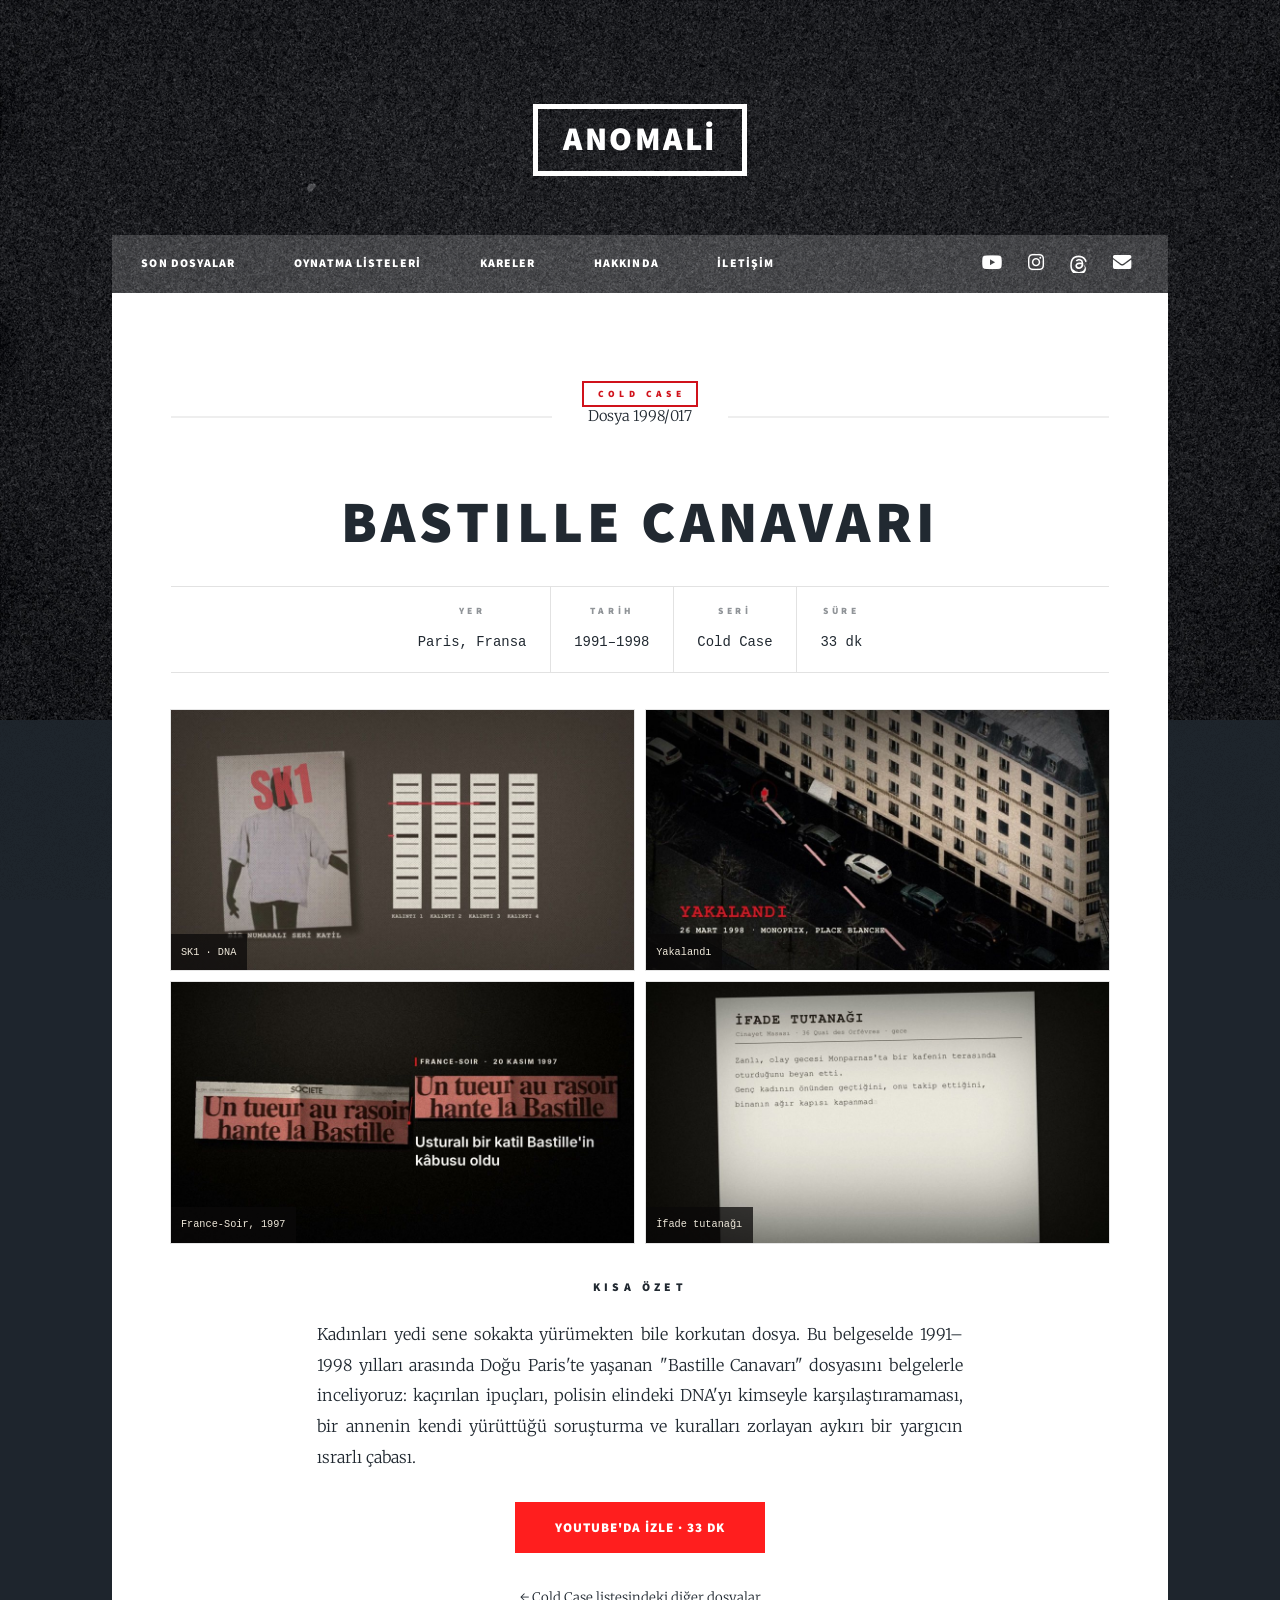
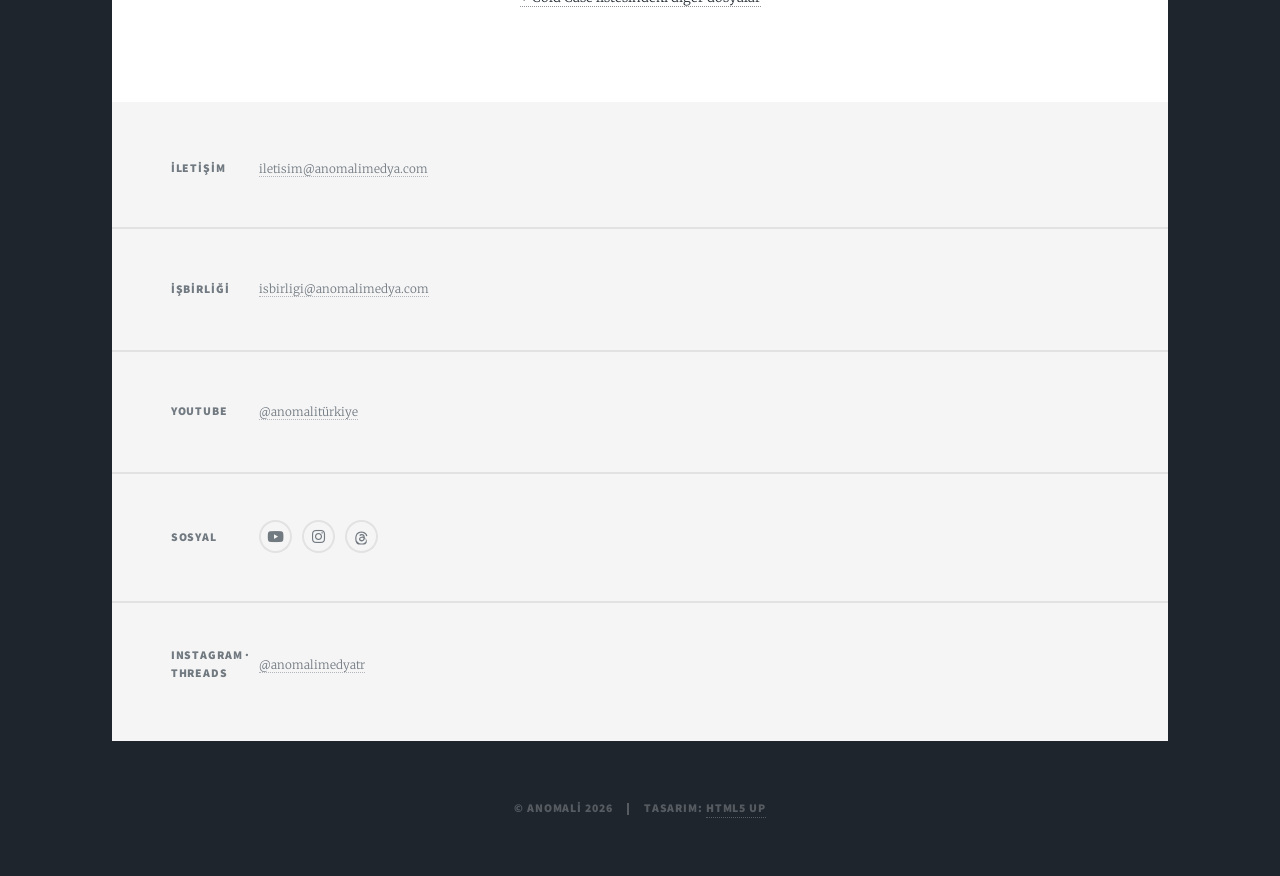
==== commit 2e1cca3f: "Başlıklar kapak yazısı, özetler YouTube açıklamasından; kırmızı çizgi kaldırıldı Kısa özet kelime or" ====
--- a/dosya.html
+++ b/dosya.html
@@ -120,7 +120,7 @@
 document.getElementById('kareler').innerHTML = d.kare.slice(0, 4).map(k =>
   `<figure><img src="images/dosya/${k[0]}" alt="" loading="lazy" /><figcaption>${k[1]}</figcaption></figure>`).join('');
 document.getElementById('kareler').classList.add('k' + Math.min(d.kare.length, 4));
-document.getElementById('ozet').innerHTML = d.kalem ? d.ozet.replace(d.kalem, `<mark>${d.kalem}</mark>`) : d.ozet;
+document.getElementById('ozet').textContent = d.ozet;
 const iz = document.getElementById('izle'); iz.href = 'https://www.youtube.com/watch?v=' + d.v; iz.textContent = "YouTube'da izle · " + d.sure;
 const g = document.getElementById('geri'); g.href = 'liste.html?l=' + d.liste; g.textContent = '← ' + L.ad + ' listesindeki diğer dosyalar';
 </script>
